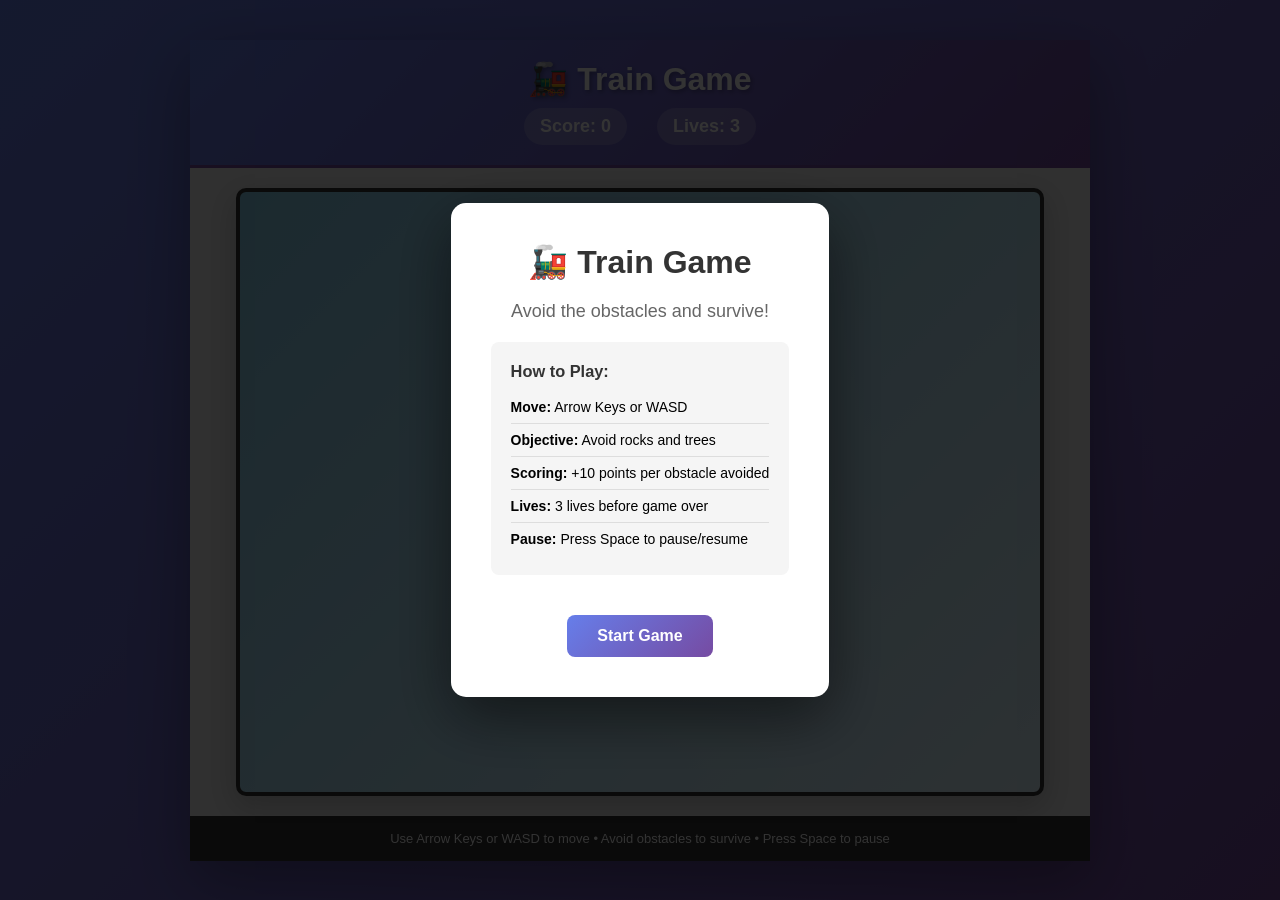
==== game.html @ a67488c0 "Fix train game - implement working canvas-based version - Created game.html with fully functional Ca" ====
<!DOCTYPE html>
<html lang="en">
<head>
    <meta charset="UTF-8">
    <meta name="viewport" content="width=device-width, initial-scale=1.0">
    <title>🚂 Train Game</title>
    <style>
        * {
            margin: 0;
            padding: 0;
            box-sizing: border-box;
        }

        body {
            font-family: Arial, sans-serif;
            display: flex;
            justify-content: center;
            align-items: center;
            min-height: 100vh;
            background: linear-gradient(135deg, #667eea 0%, #764ba2 100%);
            padding: 10px;
        }

        .container {
            background: white;
            border-radius: 15px;
            box-shadow: 0 20px 60px rgba(0, 0, 0, 0.3);
            max-width: 900px;
            width: 100%;
        }

        .header {
            background: linear-gradient(135deg, #667eea 0%, #764ba2 100%);
            color: white;
            padding: 20px;
            text-align: center;
            border-bottom: 3px solid #764ba2;
        }

        .header h1 {
            font-size: 32px;
            margin-bottom: 10px;
            text-shadow: 2px 2px 4px rgba(0, 0, 0, 0.3);
        }

        .stats {
            display: flex;
            justify-content: center;
            gap: 30px;
            font-size: 18px;
            font-weight: bold;
        }

        .stat {
            background: rgba(255, 255, 255, 0.2);
            padding: 8px 16px;
            border-radius: 20px;
        }

        .game-wrapper {
            display: flex;
            justify-content: center;
            align-items: center;
            padding: 20px;
            background: #f0f0f0;
        }

        #gameCanvas {
            border: 4px solid #333;
            background: linear-gradient(135deg, #87ceeb 0%, #e0f6ff 100%);
            display: block;
            cursor: none;
            border-radius: 10px;
            box-shadow: 0 10px 30px rgba(0, 0, 0, 0.2);
        }

        .footer {
            background: #333;
            color: white;
            text-align: center;
            padding: 15px;
            font-size: 13px;
        }

        .overlay {
            position: fixed;
            top: 0;
            left: 0;
            width: 100%;
            height: 100%;
            background: rgba(0, 0, 0, 0.8);
            display: flex;
            justify-content: center;
            align-items: center;
            z-index: 1000;
            font-family: Arial, sans-serif;
        }

        .overlay.hidden {
            display: none;
        }

        .overlay-content {
            background: white;
            padding: 40px;
            border-radius: 15px;
            text-align: center;
            max-width: 500px;
            box-shadow: 0 20px 60px rgba(0, 0, 0, 0.5);
        }

        .overlay-content h2 {
            font-size: 32px;
            margin-bottom: 20px;
            color: #333;
        }

        .instructions {
            text-align: left;
            background: #f5f5f5;
            padding: 20px;
            border-radius: 8px;
            margin: 20px 0;
            font-size: 14px;
        }

        .instructions h3 {
            margin-bottom: 10px;
            color: #333;
        }

        .instructions ul {
            list-style: none;
        }

        .instructions li {
            padding: 8px 0;
            border-bottom: 1px solid #ddd;
        }

        .instructions li:last-child {
            border-bottom: none;
        }

        button {
            background: linear-gradient(135deg, #667eea 0%, #764ba2 100%);
            color: white;
            border: none;
            padding: 12px 30px;
            font-size: 16px;
            font-weight: bold;
            border-radius: 8px;
            cursor: pointer;
            margin-top: 20px;
            transition: transform 0.2s;
        }

        button:hover {
            transform: translateY(-2px);
            box-shadow: 0 10px 20px rgba(102, 126, 234, 0.4);
        }

        button:active {
            transform: translateY(0);
        }

        .stats-display {
            background: #f5f5f5;
            padding: 15px;
            border-radius: 8px;
            margin: 15px 0;
            font-size: 16px;
            color: #333;
        }

        .stats-display p {
            margin: 8px 0;
        }
    </style>
</head>
<body>
    <div class="container">
        <div class="header">
            <h1>🚂 Train Game</h1>
            <div class="stats">
                <span class="stat">Score: <strong id="score">0</strong></span>
                <span class="stat">Lives: <strong id="lives">3</strong></span>
            </div>
        </div>

        <div class="game-wrapper">
            <canvas id="gameCanvas" width="800" height="600"></canvas>
        </div>

        <div class="footer">
            Use Arrow Keys or WASD to move • Avoid obstacles to survive • Press Space to pause
        </div>
    </div>

    <!-- Start Screen -->
    <div id="startScreen" class="overlay">
        <div class="overlay-content">
            <h2>🚂 Train Game</h2>
            <p style="font-size: 18px; color: #666; margin-bottom: 20px;">Avoid the obstacles and survive!</p>
            <div class="instructions">
                <h3>How to Play:</h3>
                <ul>
                    <li><strong>Move:</strong> Arrow Keys or WASD</li>
                    <li><strong>Objective:</strong> Avoid rocks and trees</li>
                    <li><strong>Scoring:</strong> +10 points per obstacle avoided</li>
                    <li><strong>Lives:</strong> 3 lives before game over</li>
                    <li><strong>Pause:</strong> Press Space to pause/resume</li>
                </ul>
            </div>
            <button onclick="startGame()">Start Game</button>
        </div>
    </div>

    <!-- Game Over Screen -->
    <div id="gameOverScreen" class="overlay hidden">
        <div class="overlay-content">
            <h2>Game Over!</h2>
            <p style="font-size: 24px; font-weight: bold; color: #667eea; margin: 15px 0;">
                Final Score: <span id="finalScore">0</span>
            </p>
            <div class="stats-display">
                <p>Obstacles Avoided: <span id="obstaclesAvoided">0</span></p>
                <p>Max Streak: <span id="maxStreak">0</span></p>
            </div>
            <button onclick="startGame()">Play Again</button>
        </div>
    </div>

    <!-- Paused Screen -->
    <div id="pauseScreen" class="overlay hidden">
        <div class="overlay-content">
            <h2>Paused</h2>
            <p style="font-size: 18px; color: #666; margin-top: 20px;">Press Space to Resume</p>
        </div>
    </div>

    <script>
        // Game Canvas and Context
        const canvas = document.getElementById('gameCanvas');
        const ctx = canvas.getContext('2d');

        // Game State
        const gameState = {
            score: 0,
            lives: 3,
            gameRunning: false,
            gamePaused: false,
            obstaclesAvoided: 0,
            maxStreak: 0,
            currentStreak: 0
        };

        // Train Object
        const train = {
            x: 375,
            y: 550,
            width: 50,
            height: 35,
            speed: 6,
            velocityX: 0,
            velocityY: 0,

            update() {
                this.x += this.velocityX;
                this.y += this.velocityY;

                // Boundaries
                if (this.x < 0) this.x = 0;
                if (this.x + this.width > 800) this.x = 800 - this.width;
                if (this.y < 0) this.y = 0;
                if (this.y + this.height > 600) this.y = 600 - this.height;
            },

            draw() {
                // Train body (red)
                ctx.fillStyle = '#ff6b6b';
                ctx.fillRect(this.x, this.y, this.width, this.height);
                ctx.strokeStyle = '#8b0000';
                ctx.lineWidth = 2;
                ctx.strokeRect(this.x, this.y, this.width, this.height);

                // Train window (blue)
                ctx.fillStyle = '#87ceeb';
                ctx.fillRect(this.x + 15, this.y + 8, 20, 15);
                ctx.strokeStyle = '#333';
                ctx.lineWidth = 1;
                ctx.strokeRect(this.x + 15, this.y + 8, 20, 15);

                // Wheels
                ctx.fillStyle = '#333';
                ctx.beginPath();
                ctx.arc(this.x + 10, this.y + this.height, 5, 0, Math.PI * 2);
                ctx.fill();
                ctx.beginPath();
                ctx.arc(this.x + 40, this.y + this.height, 5, 0, Math.PI * 2);
                ctx.fill();
            },

            reset() {
                this.x = 375;
                this.y = 550;
                this.velocityX = 0;
                this.velocityY = 0;
            }
        };

        // Obstacle Class
        class Obstacle {
            constructor(x, y, type = 'rock') {
                this.x = x;
                this.y = y;
                this.width = 40;
                this.height = 40;
                this.speed = 2 + Math.random() * 1.5;
                this.type = type;
            }

            update() {
                this.y += this.speed;
            }

            draw() {
                if (this.type === 'rock') {
                    ctx.fillStyle = '#808080';
                    ctx.strokeStyle = '#404040';
                } else {
                    ctx.fillStyle = '#228b22';
                    ctx.strokeStyle = '#0f4c0f';
                }
                ctx.fillRect(this.x, this.y, this.width, this.height);
                ctx.lineWidth = 2;
                ctx.strokeRect(this.x, this.y, this.width, this.height);

                // Draw emoji
                ctx.font = '24px Arial';
                ctx.textAlign = 'center';
                ctx.textBaseline = 'middle';
                ctx.fillText(this.type === 'rock' ? '🪨' : '🌲', this.x + 20, this.y + 20);
            }

            isOffScreen() {
                return this.y > 600;
            }
        }

        // Obstacles array
        let obstacles = [];
        let spawnTimer = 0;
        const spawnInterval = 800; // milliseconds

        // Input handling
        const keys = {};

        window.addEventListener('keydown', (e) => {
            keys[e.key] = true;
            if (e.key === ' ') {
                e.preventDefault();
                togglePause();
            }
        });

        window.addEventListener('keyup', (e) => {
            keys[e.key] = false;
        });

        function handleInput() {
            train.velocityX = 0;
            train.velocityY = 0;

            if (keys['ArrowLeft'] || keys['a'] || keys['A']) train.velocityX = -train.speed;
            if (keys['ArrowRight'] || keys['d'] || keys['D']) train.velocityX = train.speed;
            if (keys['ArrowUp'] || keys['w'] || keys['W']) train.velocityY = -train.speed;
            if (keys['ArrowDown'] || keys['s'] || keys['S']) train.velocityY = train.speed;
        }

        // Collision detection
        function checkCollision(rect1, rect2) {
            return (
                rect1.x < rect2.x + rect2.width &&
                rect1.x + rect1.width > rect2.x &&
                rect1.y < rect2.y + rect2.height &&
                rect1.y + rect1.height > rect2.y
            );
        }

        // Update HUD
        function updateHUD() {
            document.getElementById('score').textContent = gameState.score;
            document.getElementById('lives').textContent = gameState.lives;
        }

        // Start game
        function startGame() {
            document.getElementById('startScreen').classList.add('hidden');
            document.getElementById('gameOverScreen').classList.add('hidden');
            document.getElementById('pauseScreen').classList.add('hidden');

            gameState.score = 0;
            gameState.lives = 3;
            gameState.gameRunning = true;
            gameState.gamePaused = false;
            gameState.obstaclesAvoided = 0;
            gameState.maxStreak = 0;
            gameState.currentStreak = 0;

            train.reset();
            obstacles = [];
            spawnTimer = 0;

            updateHUD();
            gameLoop();
        }

        // End game
        function endGame() {
            gameState.gameRunning = false;
            document.getElementById('finalScore').textContent = gameState.score;
            document.getElementById('obstaclesAvoided').textContent = gameState.obstaclesAvoided;
            document.getElementById('maxStreak').textContent = gameState.maxStreak;
            document.getElementById('gameOverScreen').classList.remove('hidden');
        }

        // Toggle pause
        function togglePause() {
            if (!gameState.gameRunning) return;

            gameState.gamePaused = !gameState.gamePaused;
            document.getElementById('pauseScreen').classList.toggle('hidden');
        }

        // Game loop
        function gameLoop() {
            if (!gameState.gameRunning) return;
            if (gameState.gamePaused) {
                requestAnimationFrame(gameLoop);
                return;
            }

            // Handle input
            handleInput();
            train.update();

            // Spawn obstacles
            spawnTimer++;
            if (spawnTimer > spawnInterval / 16.67) { // ~60fps
                const randomX = Math.random() * 760;
                const randomType = Math.random() > 0.5 ? 'rock' : 'tree';
                obstacles.push(new Obstacle(randomX, -50, randomType));
                spawnTimer = 0;
            }

            // Update obstacles
            for (let i = obstacles.length - 1; i >= 0; i--) {
                obstacles[i].update();

                if (obstacles[i].isOffScreen()) {
                    obstacles.splice(i, 1);
                    gameState.score += 10;
                    gameState.obstaclesAvoided++;
                    gameState.currentStreak++;
                    if (gameState.currentStreak > gameState.maxStreak) {
                        gameState.maxStreak = gameState.currentStreak;
                    }
                    updateHUD();
                } else {
                    // Check collision
                    if (checkCollision(train, obstacles[i])) {
                        gameState.lives--;
                        gameState.currentStreak = 0;
                        obstacles.splice(i, 1);
                        updateHUD();

                        if (gameState.lives <= 0) {
                            endGame();
                            return;
                        }
                    }
                }
            }

            // Clear canvas
            ctx.fillStyle = 'rgba(135, 206, 235, 0.3)';
            ctx.fillRect(0, 0, 800, 600);

            // Draw grid pattern
            ctx.strokeStyle = '#ddd';
            ctx.lineWidth = 1;
            for (let i = 0; i < 800; i += 80) {
                ctx.beginPath();
                ctx.moveTo(i, 0);
                ctx.lineTo(i, 600);
                ctx.stroke();
            }

            // Draw game elements
            train.draw();
            obstacles.forEach(obs => obs.draw());

            // Continue loop
            requestAnimationFrame(gameLoop);
        }

        // Initialize
        window.addEventListener('load', () => {
            console.log('🚂 Train Game Ready!');
            updateHUD();
        });
    </script>
</body>
</html>
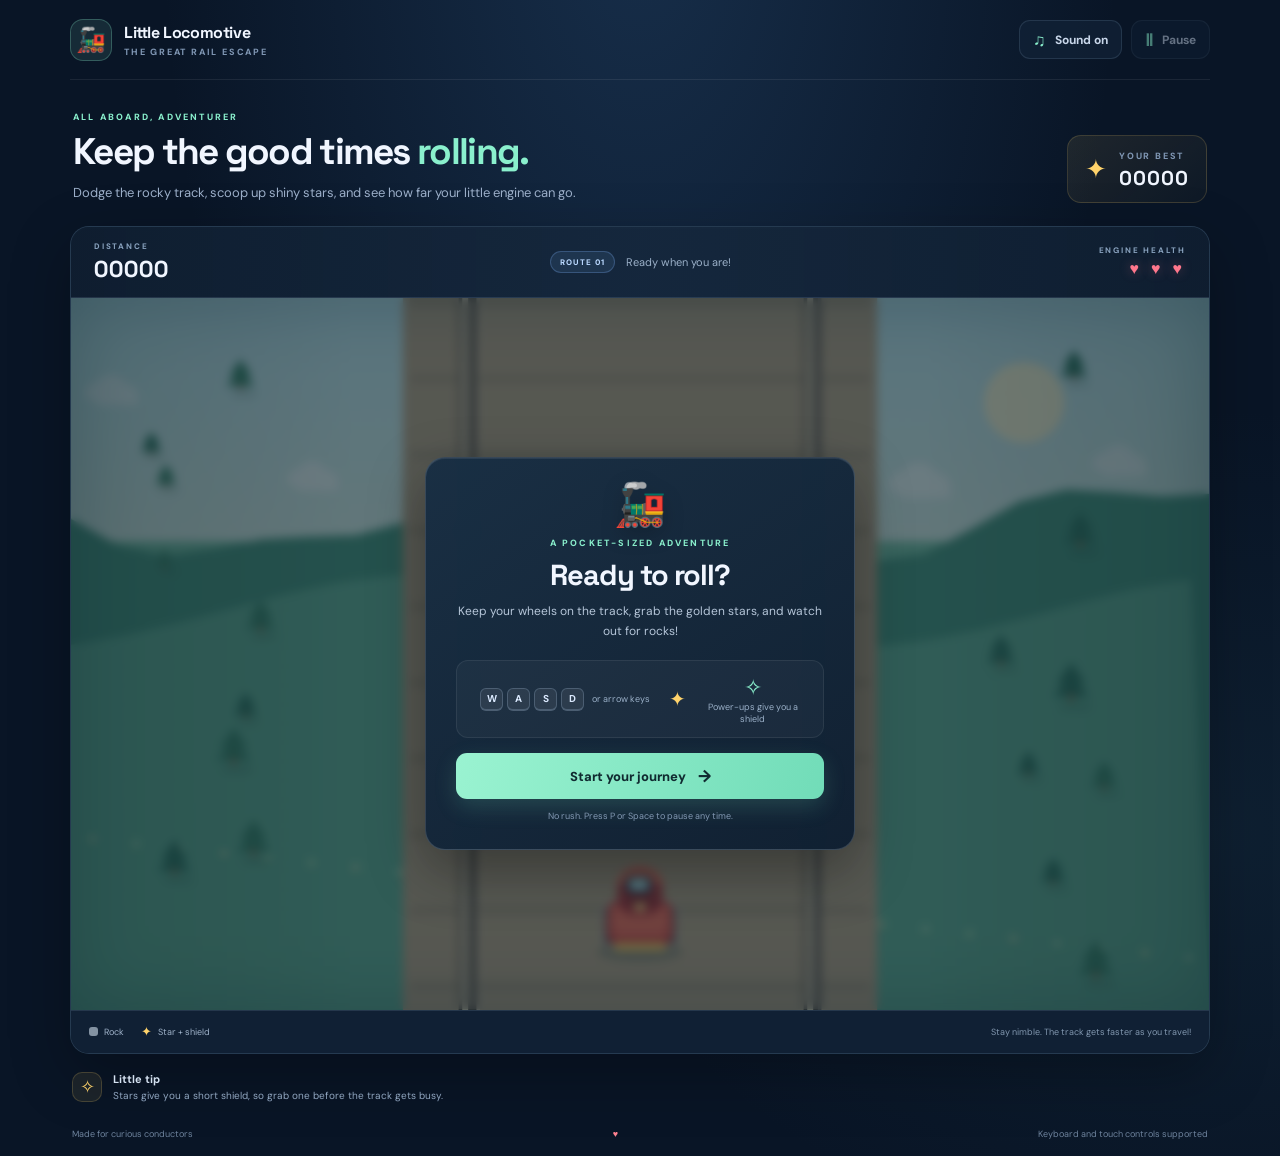
==== commit 28519604: "Polish train game graphics and controls Add responsive canvas scenery, touch steering, stars and shi" ====
--- a/game.html
+++ b/game.html
@@ -1,515 +1,110 @@
-<!DOCTYPE html>
+<!doctype html>
 <html lang="en">
 <head>
-    <meta charset="UTF-8">
-    <meta name="viewport" content="width=device-width, initial-scale=1.0">
-    <title>🚂 Train Game</title>
-    <style>
-        * {
-            margin: 0;
-            padding: 0;
-            box-sizing: border-box;
-        }
-
-        body {
-            font-family: Arial, sans-serif;
-            display: flex;
-            justify-content: center;
-            align-items: center;
-            min-height: 100vh;
-            background: linear-gradient(135deg, #667eea 0%, #764ba2 100%);
-            padding: 10px;
-        }
-
-        .container {
-            background: white;
-            border-radius: 15px;
-            box-shadow: 0 20px 60px rgba(0, 0, 0, 0.3);
-            max-width: 900px;
-            width: 100%;
-        }
-
-        .header {
-            background: linear-gradient(135deg, #667eea 0%, #764ba2 100%);
-            color: white;
-            padding: 20px;
-            text-align: center;
-            border-bottom: 3px solid #764ba2;
-        }
-
-        .header h1 {
-            font-size: 32px;
-            margin-bottom: 10px;
-            text-shadow: 2px 2px 4px rgba(0, 0, 0, 0.3);
-        }
-
-        .stats {
-            display: flex;
-            justify-content: center;
-            gap: 30px;
-            font-size: 18px;
-            font-weight: bold;
-        }
-
-        .stat {
-            background: rgba(255, 255, 255, 0.2);
-            padding: 8px 16px;
-            border-radius: 20px;
-        }
-
-        .game-wrapper {
-            display: flex;
-            justify-content: center;
-            align-items: center;
-            padding: 20px;
-            background: #f0f0f0;
-        }
-
-        #gameCanvas {
-            border: 4px solid #333;
-            background: linear-gradient(135deg, #87ceeb 0%, #e0f6ff 100%);
-            display: block;
-            cursor: none;
-            border-radius: 10px;
-            box-shadow: 0 10px 30px rgba(0, 0, 0, 0.2);
-        }
-
-        .footer {
-            background: #333;
-            color: white;
-            text-align: center;
-            padding: 15px;
-            font-size: 13px;
-        }
-
-        .overlay {
-            position: fixed;
-            top: 0;
-            left: 0;
-            width: 100%;
-            height: 100%;
-            background: rgba(0, 0, 0, 0.8);
-            display: flex;
-            justify-content: center;
-            align-items: center;
-            z-index: 1000;
-            font-family: Arial, sans-serif;
-        }
-
-        .overlay.hidden {
-            display: none;
-        }
-
-        .overlay-content {
-            background: white;
-            padding: 40px;
-            border-radius: 15px;
-            text-align: center;
-            max-width: 500px;
-            box-shadow: 0 20px 60px rgba(0, 0, 0, 0.5);
-        }
-
-        .overlay-content h2 {
-            font-size: 32px;
-            margin-bottom: 20px;
-            color: #333;
-        }
-
-        .instructions {
-            text-align: left;
-            background: #f5f5f5;
-            padding: 20px;
-            border-radius: 8px;
-            margin: 20px 0;
-            font-size: 14px;
-        }
-
-        .instructions h3 {
-            margin-bottom: 10px;
-            color: #333;
-        }
-
-        .instructions ul {
-            list-style: none;
-        }
-
-        .instructions li {
-            padding: 8px 0;
-            border-bottom: 1px solid #ddd;
-        }
-
-        .instructions li:last-child {
-            border-bottom: none;
-        }
-
-        button {
-            background: linear-gradient(135deg, #667eea 0%, #764ba2 100%);
-            color: white;
-            border: none;
-            padding: 12px 30px;
-            font-size: 16px;
-            font-weight: bold;
-            border-radius: 8px;
-            cursor: pointer;
-            margin-top: 20px;
-            transition: transform 0.2s;
-        }
-
-        button:hover {
-            transform: translateY(-2px);
-            box-shadow: 0 10px 20px rgba(102, 126, 234, 0.4);
-        }
-
-        button:active {
-            transform: translateY(0);
-        }
-
-        .stats-display {
-            background: #f5f5f5;
-            padding: 15px;
-            border-radius: 8px;
-            margin: 15px 0;
-            font-size: 16px;
-            color: #333;
-        }
-
-        .stats-display p {
-            margin: 8px 0;
-        }
-    </style>
+    <meta charset="utf-8">
+    <meta name="viewport" content="width=device-width, initial-scale=1">
+    <meta name="theme-color" content="#091526">
+    <meta name="description" content="Drive a cheerful little train, dodge hazards, collect gems, and beat your high score.">
+    <title>Little Locomotive | A tiny train adventure</title>
+    <link rel="stylesheet" href="style.css">
+    <script src="script.js" defer></script>
 </head>
 <body>
-    <div class="container">
-        <div class="header">
-            <h1>🚂 Train Game</h1>
-            <div class="stats">
-                <span class="stat">Score: <strong id="score">0</strong></span>
-                <span class="stat">Lives: <strong id="lives">3</strong></span>
+    <main class="game-shell">
+        <header class="topbar">
+            <a class="brand" href="#" aria-label="Little Locomotive home">
+                <span class="brand-icon" aria-hidden="true">🚂</span>
+                <span><strong>Little Locomotive</strong><small>THE GREAT RAIL ESCAPE</small></span>
+            </a>
+            <div class="top-actions">
+                <button class="icon-button" id="soundButton" type="button" aria-label="Turn sound off" title="Toggle sound">
+                    <span id="soundIcon" aria-hidden="true">♫</span><span class="button-label">Sound on</span>
+                </button>
+                <button class="icon-button" id="pauseButton" type="button" aria-label="Pause game" title="Pause (P or Space)" disabled>
+                    <span id="pauseIcon" aria-hidden="true">Ⅱ</span><span class="button-label">Pause</span>
+                </button>
+            </div>
+        </header>
+
+        <section class="intro">
+            <div>
+                <p class="eyebrow">ALL ABOARD, ADVENTURER</p>
+                <h1>Keep the good times <span>rolling.</span></h1>
+                <p class="intro-copy">Dodge the rocky track, scoop up shiny stars, and see how far your little engine can go.</p>
+            </div>
+            <div class="best-card" aria-label="Personal best">
+                <span class="best-star" aria-hidden="true">✦</span>
+                <span><small>YOUR BEST</small><strong id="bestScore">00000</strong></span>
+            </div>
+        </section>
+
+        <section class="game-card" aria-label="Train game">
+            <div class="game-hud">
+                <div class="hud-block score-block"><span class="hud-label">DISTANCE</span><strong id="score">00000</strong></div>
+                <div class="hud-center"><span class="level-pill" id="level">ROUTE 01</span><span class="hud-message" id="statusMessage">Ready when you are!</span></div>
+                <div class="hud-block lives-block"><span class="hud-label">ENGINE HEALTH</span><span id="lives" class="hearts" aria-label="3 lives">♥ ♥ ♥</span></div>
+            </div>
+            <div class="canvas-wrap">
+                <canvas id="gameCanvas" width="960" height="600" aria-label="Game scene. Steer the train to avoid obstacles and collect stars." role="img">
+                    Your browser does not support the HTML canvas. Use a recent version of Chrome, Firefox, Safari, or Edge.
+                </canvas>
+                <div class="canvas-vignette" aria-hidden="true"></div>
+                <div id="toast" class="toast" role="status" aria-live="polite"></div>
+                <div id="startScreen" class="game-overlay">
+                    <div class="overlay-card start-card">
+                        <span class="hero-train" aria-hidden="true">🚂</span>
+                        <p class="eyebrow">A POCKET-SIZED ADVENTURE</p>
+                        <h2>Ready to roll?</h2>
+                        <p>Keep your wheels on the track, grab the golden stars, and watch out for rocks!</p>
+                        <div class="quick-controls">
+                            <span><kbd>W</kbd><kbd>A</kbd><kbd>S</kbd><kbd>D</kbd><small>or arrow keys</small></span>
+                            <i aria-hidden="true">✦</i>
+                            <span class="quick-shield">✧<small>Power-ups give you a shield</small></span>
+                        </div>
+                        <button class="primary-button" id="startButton" type="button">Start your journey <span aria-hidden="true">→</span></button>
+                        <small class="start-note">No rush. Press P or Space to pause any time.</small>
+                    </div>
+                </div>
+                <div id="pauseScreen" class="game-overlay is-hidden">
+                    <div class="overlay-card compact-card">
+                        <span class="overlay-symbol" aria-hidden="true">Ⅱ</span>
+                        <p class="eyebrow">TAKE YOUR TIME</p>
+                        <h2>Journey paused</h2>
+                        <p>Your train isn't going anywhere.</p>
+                        <button class="primary-button" id="resumeButton" type="button">Back on track <span aria-hidden="true">→</span></button>
+                    </div>
+                </div>
+                <div id="gameOverScreen" class="game-overlay is-hidden">
+                    <div class="overlay-card compact-card">
+                        <span class="overlay-symbol" aria-hidden="true">✦</span>
+                        <p class="eyebrow">WHAT A RIDE</p>
+                        <h2>Journey complete!</h2>
+                        <p class="final-distance">You travelled <strong id="finalScore">0</strong> points</p>
+                        <div class="result-stats">
+                            <span><small>STARS COLLECTED</small><strong id="starsCollected">0</strong></span>
+                            <span><small>BEST STREAK</small><strong id="maxStreak">0</strong></span>
+                        </div>
+                        <button class="primary-button" id="restartButton" type="button">Ride again <span aria-hidden="true">↻</span></button>
+                    </div>
+                </div>
+            </div>
+            <div class="game-bottom">
+                <div class="legend"><span><i class="legend-rock" aria-hidden="true"></i> Rock</span><span><i class="legend-star" aria-hidden="true">✦</i> Star + shield</span></div>
+                <p>Stay nimble. The track gets faster as you travel!</p>
+            </div>
+        </section>
+
+        <div class="below-game">
+            <div class="tip"><span class="tip-icon" aria-hidden="true">✧</span><p><strong>Little tip</strong><br>Stars give you a short shield, so grab one before the track gets busy.</p></div>
+            <div class="touch-controls" aria-label="Touch movement controls">
+                <button type="button" data-direction="up" aria-label="Move up">↑</button>
+                <button type="button" data-direction="left" aria-label="Move left">←</button>
+                <button type="button" data-direction="down" aria-label="Move down">↓</button>
+                <button type="button" data-direction="right" aria-label="Move right">→</button>
+                <span>TOUCH TO STEER</span>
             </div>
         </div>
-
-        <div class="game-wrapper">
-            <canvas id="gameCanvas" width="800" height="600"></canvas>
-        </div>
-
-        <div class="footer">
-            Use Arrow Keys or WASD to move • Avoid obstacles to survive • Press Space to pause
-        </div>
-    </div>
-
-    <!-- Start Screen -->
-    <div id="startScreen" class="overlay">
-        <div class="overlay-content">
-            <h2>🚂 Train Game</h2>
-            <p style="font-size: 18px; color: #666; margin-bottom: 20px;">Avoid the obstacles and survive!</p>
-            <div class="instructions">
-                <h3>How to Play:</h3>
-                <ul>
-                    <li><strong>Move:</strong> Arrow Keys or WASD</li>
-                    <li><strong>Objective:</strong> Avoid rocks and trees</li>
-                    <li><strong>Scoring:</strong> +10 points per obstacle avoided</li>
-                    <li><strong>Lives:</strong> 3 lives before game over</li>
-                    <li><strong>Pause:</strong> Press Space to pause/resume</li>
-                </ul>
-            </div>
-            <button onclick="startGame()">Start Game</button>
-        </div>
-    </div>
-
-    <!-- Game Over Screen -->
-    <div id="gameOverScreen" class="overlay hidden">
-        <div class="overlay-content">
-            <h2>Game Over!</h2>
-            <p style="font-size: 24px; font-weight: bold; color: #667eea; margin: 15px 0;">
-                Final Score: <span id="finalScore">0</span>
-            </p>
-            <div class="stats-display">
-                <p>Obstacles Avoided: <span id="obstaclesAvoided">0</span></p>
-                <p>Max Streak: <span id="maxStreak">0</span></p>
-            </div>
-            <button onclick="startGame()">Play Again</button>
-        </div>
-    </div>
-
-    <!-- Paused Screen -->
-    <div id="pauseScreen" class="overlay hidden">
-        <div class="overlay-content">
-            <h2>Paused</h2>
-            <p style="font-size: 18px; color: #666; margin-top: 20px;">Press Space to Resume</p>
-        </div>
-    </div>
-
-    <script>
-        // Game Canvas and Context
-        const canvas = document.getElementById('gameCanvas');
-        const ctx = canvas.getContext('2d');
-
-        // Game State
-        const gameState = {
-            score: 0,
-            lives: 3,
-            gameRunning: false,
-            gamePaused: false,
-            obstaclesAvoided: 0,
-            maxStreak: 0,
-            currentStreak: 0
-        };
-
-        // Train Object
-        const train = {
-            x: 375,
-            y: 550,
-            width: 50,
-            height: 35,
-            speed: 6,
-            velocityX: 0,
-            velocityY: 0,
-
-            update() {
-                this.x += this.velocityX;
-                this.y += this.velocityY;
-
-                // Boundaries
-                if (this.x < 0) this.x = 0;
-                if (this.x + this.width > 800) this.x = 800 - this.width;
-                if (this.y < 0) this.y = 0;
-                if (this.y + this.height > 600) this.y = 600 - this.height;
-            },
-
-            draw() {
-                // Train body (red)
-                ctx.fillStyle = '#ff6b6b';
-                ctx.fillRect(this.x, this.y, this.width, this.height);
-                ctx.strokeStyle = '#8b0000';
-                ctx.lineWidth = 2;
-                ctx.strokeRect(this.x, this.y, this.width, this.height);
-
-                // Train window (blue)
-                ctx.fillStyle = '#87ceeb';
-                ctx.fillRect(this.x + 15, this.y + 8, 20, 15);
-                ctx.strokeStyle = '#333';
-                ctx.lineWidth = 1;
-                ctx.strokeRect(this.x + 15, this.y + 8, 20, 15);
-
-                // Wheels
-                ctx.fillStyle = '#333';
-                ctx.beginPath();
-                ctx.arc(this.x + 10, this.y + this.height, 5, 0, Math.PI * 2);
-                ctx.fill();
-                ctx.beginPath();
-                ctx.arc(this.x + 40, this.y + this.height, 5, 0, Math.PI * 2);
-                ctx.fill();
-            },
-
-            reset() {
-                this.x = 375;
-                this.y = 550;
-                this.velocityX = 0;
-                this.velocityY = 0;
-            }
-        };
-
-        // Obstacle Class
-        class Obstacle {
-            constructor(x, y, type = 'rock') {
-                this.x = x;
-                this.y = y;
-                this.width = 40;
-                this.height = 40;
-                this.speed = 2 + Math.random() * 1.5;
-                this.type = type;
-            }
-
-            update() {
-                this.y += this.speed;
-            }
-
-            draw() {
-                if (this.type === 'rock') {
-                    ctx.fillStyle = '#808080';
-                    ctx.strokeStyle = '#404040';
-                } else {
-                    ctx.fillStyle = '#228b22';
-                    ctx.strokeStyle = '#0f4c0f';
-                }
-                ctx.fillRect(this.x, this.y, this.width, this.height);
-                ctx.lineWidth = 2;
-                ctx.strokeRect(this.x, this.y, this.width, this.height);
-
-                // Draw emoji
-                ctx.font = '24px Arial';
-                ctx.textAlign = 'center';
-                ctx.textBaseline = 'middle';
-                ctx.fillText(this.type === 'rock' ? '🪨' : '🌲', this.x + 20, this.y + 20);
-            }
-
-            isOffScreen() {
-                return this.y > 600;
-            }
-        }
-
-        // Obstacles array
-        let obstacles = [];
-        let spawnTimer = 0;
-        const spawnInterval = 800; // milliseconds
-
-        // Input handling
-        const keys = {};
-
-        window.addEventListener('keydown', (e) => {
-            keys[e.key] = true;
-            if (e.key === ' ') {
-                e.preventDefault();
-                togglePause();
-            }
-        });
-
-        window.addEventListener('keyup', (e) => {
-            keys[e.key] = false;
-        });
-
-        function handleInput() {
-            train.velocityX = 0;
-            train.velocityY = 0;
-
-            if (keys['ArrowLeft'] || keys['a'] || keys['A']) train.velocityX = -train.speed;
-            if (keys['ArrowRight'] || keys['d'] || keys['D']) train.velocityX = train.speed;
-            if (keys['ArrowUp'] || keys['w'] || keys['W']) train.velocityY = -train.speed;
-            if (keys['ArrowDown'] || keys['s'] || keys['S']) train.velocityY = train.speed;
-        }
-
-        // Collision detection
-        function checkCollision(rect1, rect2) {
-            return (
-                rect1.x < rect2.x + rect2.width &&
-                rect1.x + rect1.width > rect2.x &&
-                rect1.y < rect2.y + rect2.height &&
-                rect1.y + rect1.height > rect2.y
-            );
-        }
-
-        // Update HUD
-        function updateHUD() {
-            document.getElementById('score').textContent = gameState.score;
-            document.getElementById('lives').textContent = gameState.lives;
-        }
-
-        // Start game
-        function startGame() {
-            document.getElementById('startScreen').classList.add('hidden');
-            document.getElementById('gameOverScreen').classList.add('hidden');
-            document.getElementById('pauseScreen').classList.add('hidden');
-
-            gameState.score = 0;
-            gameState.lives = 3;
-            gameState.gameRunning = true;
-            gameState.gamePaused = false;
-            gameState.obstaclesAvoided = 0;
-            gameState.maxStreak = 0;
-            gameState.currentStreak = 0;
-
-            train.reset();
-            obstacles = [];
-            spawnTimer = 0;
-
-            updateHUD();
-            gameLoop();
-        }
-
-        // End game
-        function endGame() {
-            gameState.gameRunning = false;
-            document.getElementById('finalScore').textContent = gameState.score;
-            document.getElementById('obstaclesAvoided').textContent = gameState.obstaclesAvoided;
-            document.getElementById('maxStreak').textContent = gameState.maxStreak;
-            document.getElementById('gameOverScreen').classList.remove('hidden');
-        }
-
-        // Toggle pause
-        function togglePause() {
-            if (!gameState.gameRunning) return;
-
-            gameState.gamePaused = !gameState.gamePaused;
-            document.getElementById('pauseScreen').classList.toggle('hidden');
-        }
-
-        // Game loop
-        function gameLoop() {
-            if (!gameState.gameRunning) return;
-            if (gameState.gamePaused) {
-                requestAnimationFrame(gameLoop);
-                return;
-            }
-
-            // Handle input
-            handleInput();
-            train.update();
-
-            // Spawn obstacles
-            spawnTimer++;
-            if (spawnTimer > spawnInterval / 16.67) { // ~60fps
-                const randomX = Math.random() * 760;
-                const randomType = Math.random() > 0.5 ? 'rock' : 'tree';
-                obstacles.push(new Obstacle(randomX, -50, randomType));
-                spawnTimer = 0;
-            }
-
-            // Update obstacles
-            for (let i = obstacles.length - 1; i >= 0; i--) {
-                obstacles[i].update();
-
-                if (obstacles[i].isOffScreen()) {
-                    obstacles.splice(i, 1);
-                    gameState.score += 10;
-                    gameState.obstaclesAvoided++;
-                    gameState.currentStreak++;
-                    if (gameState.currentStreak > gameState.maxStreak) {
-                        gameState.maxStreak = gameState.currentStreak;
-                    }
-                    updateHUD();
-                } else {
-                    // Check collision
-                    if (checkCollision(train, obstacles[i])) {
-                        gameState.lives--;
-                        gameState.currentStreak = 0;
-                        obstacles.splice(i, 1);
-                        updateHUD();
-
-                        if (gameState.lives <= 0) {
-                            endGame();
-                            return;
-                        }
-                    }
-                }
-            }
-
-            // Clear canvas
-            ctx.fillStyle = 'rgba(135, 206, 235, 0.3)';
-            ctx.fillRect(0, 0, 800, 600);
-
-            // Draw grid pattern
-            ctx.strokeStyle = '#ddd';
-            ctx.lineWidth = 1;
-            for (let i = 0; i < 800; i += 80) {
-                ctx.beginPath();
-                ctx.moveTo(i, 0);
-                ctx.lineTo(i, 600);
-                ctx.stroke();
-            }
-
-            // Draw game elements
-            train.draw();
-            obstacles.forEach(obs => obs.draw());
-
-            // Continue loop
-            requestAnimationFrame(gameLoop);
-        }
-
-        // Initialize
-        window.addEventListener('load', () => {
-            console.log('🚂 Train Game Ready!');
-            updateHUD();
-        });
-    </script>
+        <footer class="page-footer">Made for curious conductors <span aria-hidden="true">♥</span> Keyboard and touch controls supported</footer>
+    </main>
 </body>
 </html>
--- a/style.css
+++ b/style.css
@@ -0,0 +1,190 @@
+@import url('https://fonts.googleapis.com/css2?family=DM+Sans:wght@400;500;600;700;800&family=Space+Grotesk:wght@400;500;600;700&display=swap');
+
+:root {
+    color-scheme: dark;
+    --ink: #f1f6ff;
+    --muted: #9baec8;
+    --panel: #101f33;
+    --panel-light: #172941;
+    --line: rgba(178, 205, 238, .13);
+    --mint: #8af0cd;
+    --gold: #ffd36b;
+    --blue: #81b9ff;
+}
+
+* { box-sizing: border-box; }
+
+body {
+    min-height: 100vh;
+    margin: 0;
+    color: var(--ink);
+    font-family: 'DM Sans', sans-serif;
+    background:
+        radial-gradient(ellipse at 50% -10%, rgba(54, 103, 155, .31), transparent 53%),
+        radial-gradient(ellipse at 95% 72%, rgba(36, 75, 95, .2), transparent 36%),
+        #091526;
+}
+
+button { font: inherit; }
+
+.game-shell { width: min(1140px, calc(100% - 48px)); margin: 0 auto; }
+
+.topbar {
+    height: 80px;
+    display: flex;
+    justify-content: space-between;
+    align-items: center;
+    border-bottom: 1px solid rgba(255,255,255,.075);
+}
+
+.brand { display: flex; align-items: center; gap: 12px; color: var(--ink); text-decoration: none; }
+.brand-icon { width: 42px; height: 42px; display: grid; place-items: center; border: 1px solid rgba(138,240,205,.25); border-radius: 13px; background: rgba(138,240,205,.1); font-size: 24px; }
+.brand strong, .brand small { display: block; }
+.brand strong { font-family: 'Space Grotesk', sans-serif; font-size: 16px; letter-spacing: -.4px; }
+.brand small, .best-card small { margin-top: 3px; color: #7f96b3; font-size: 9px; font-weight: 800; letter-spacing: 1.8px; }
+.top-actions { display: flex; gap: 9px; }
+.icon-button { display: flex; align-items: center; gap: 9px; min-height: 39px; padding: 0 13px; color: #c8d6e9; border: 1px solid var(--line); border-radius: 11px; background: rgba(17,34,54,.78); cursor: pointer; transition: background .2s, border-color .2s, transform .2s; }
+.icon-button:hover:not(:disabled) { background: #1b334e; border-color: rgba(138,240,205,.4); transform: translateY(-1px); }
+.icon-button:disabled { cursor: not-allowed; opacity: .48; }
+.icon-button span:first-child { color: var(--mint); font-size: 17px; font-weight: 800; }
+.button-label { font-size: 12px; font-weight: 700; }
+
+.intro { display: flex; justify-content: space-between; align-items: end; padding: 31px 3px 23px; }
+.eyebrow { margin: 0 0 8px; color: var(--mint); font-size: 9px; font-weight: 800; letter-spacing: 2.2px; }
+.intro h1 { margin: 0; font: 700 clamp(27px, 3.2vw, 37px)/1.15 'Space Grotesk', sans-serif; letter-spacing: -1.7px; }
+.intro h1 span { color: var(--mint); }
+.intro-copy { max-width: 550px; margin: 9px 0 0; color: var(--muted); font-size: 13px; line-height: 1.6; }
+.best-card { display: flex; align-items: center; gap: 12px; padding: 11px 17px; border: 1px solid rgba(255,211,107,.16); border-radius: 14px; background: linear-gradient(140deg, rgba(255,211,107,.09), rgba(255,211,107,.025)); }
+.best-star { color: var(--gold); font-size: 26px; }
+.best-card small, .best-card strong { display: block; }
+.best-card strong { margin-top: 3px; font: 700 20px 'Space Grotesk', sans-serif; letter-spacing: 1px; }
+
+.game-card { overflow: hidden; border: 1px solid rgba(150,190,224,.16); border-radius: 19px; background: #102034; box-shadow: 0 20px 60px rgba(0,0,0,.28), 0 2px 0 rgba(255,255,255,.025) inset; }
+.game-hud { min-height: 71px; display: grid; grid-template-columns: 1fr 1.2fr 1fr; align-items: center; gap: 10px; padding: 10px 23px; border-bottom: 1px solid var(--line); background: linear-gradient(90deg, rgba(14,29,47,.9), rgba(22,41,63,.8), rgba(14,29,47,.9)); }
+.hud-block { display: flex; flex-direction: column; gap: 3px; }
+.hud-label { color: #88a1bd; font-size: 8px; font-weight: 800; letter-spacing: 1.8px; }
+.score-block strong { font: 700 23px 'Space Grotesk', sans-serif; letter-spacing: 1px; font-variant-numeric: tabular-nums; }
+.lives-block { align-items: end; }
+.hearts { color: #ff778c; font-size: 16px; letter-spacing: 4px; text-shadow: 0 0 12px rgba(255,119,140,.38); }
+.heart-lost { color: #455873; text-shadow: none; }
+.hud-center { display: flex; align-items: center; justify-content: center; gap: 11px; }
+.level-pill { padding: 5px 9px; color: #bbd9ff; border: 1px solid rgba(129,185,255,.25); border-radius: 20px; background: rgba(129,185,255,.1); font-size: 8px; font-weight: 800; letter-spacing: 1px; white-space: nowrap; }
+.hud-message { color: #9bb0c8; font-size: 11px; text-align: center; }
+
+.canvas-wrap { position: relative; width: 100%; aspect-ratio: 8 / 5; overflow: hidden; background: #a6d7d5; }
+#gameCanvas { display: block; width: 100%; height: 100%; touch-action: none; }
+.canvas-vignette { position: absolute; inset: 0; pointer-events: none; box-shadow: inset 0 0 70px rgba(13,44,57,.25); }
+.toast { position: absolute; z-index: 2; top: 18%; left: 50%; color: white; opacity: 0; transform: translate(-50%, 10px) scale(.94); font: 700 20px 'Space Grotesk', sans-serif; text-shadow: 0 2px 14px rgba(0,0,0,.4); pointer-events: none; transition: opacity .18s, transform .18s; white-space: nowrap; }
+.toast.show { opacity: 1; transform: translate(-50%, 0) scale(1); }
+
+.game-overlay { position: absolute; z-index: 3; inset: 0; display: grid; place-items: center; padding: 20px; background: rgba(7,22,35,.55); backdrop-filter: blur(5px); }
+.game-overlay.is-hidden { display: none; }
+.overlay-card { width: min(430px, 100%); padding: 27px 30px; border: 1px solid rgba(255,255,255,.15); border-radius: 20px; background: linear-gradient(145deg, rgba(24,47,68,.98), rgba(15,32,50,.98)); box-shadow: 0 20px 55px rgba(0,0,0,.35), 0 1px 0 rgba(255,255,255,.08) inset; text-align: center; }
+.hero-train { display: block; margin: -8px 0 5px; font-size: 42px; filter: drop-shadow(0 7px 10px rgba(0,0,0,.2)); animation: float-train 2.8s ease-in-out infinite; }
+@keyframes float-train { 50% { transform: translateY(-5px) rotate(-2deg); } }
+.overlay-card h2 { margin: 0; font: 700 29px 'Space Grotesk', sans-serif; letter-spacing: -1px; }
+.overlay-card > p:not(.eyebrow) { margin: 9px auto 0; color: #b5c5d8; font-size: 12px; line-height: 1.65; }
+.start-card .eyebrow { margin-bottom: 7px; }
+.quick-controls { display: flex; justify-content: center; align-items: center; gap: 19px; margin: 18px 0 5px; padding: 12px; border: 1px solid rgba(255,255,255,.075); border-radius: 12px; background: rgba(255,255,255,.035); }
+.quick-controls > span:first-child { display: flex; align-items: center; gap: 4px; }
+kbd { width: 23px; height: 23px; display: inline-grid; place-items: center; color: #dceaff; border: 1px solid rgba(176,204,232,.23); border-bottom-width: 2px; border-radius: 6px; background: rgba(255,255,255,.065); font: 700 10px 'DM Sans', sans-serif; }
+.quick-controls small { display: block; color: #9bb0c8; font-size: 9px; }
+.quick-controls > span:first-child small { margin-left: 4px; }
+.quick-controls > i { color: var(--gold); font-size: 20px; font-style: normal; }
+.quick-shield { color: var(--mint); font-size: 22px; }
+.quick-shield small { max-width: 95px; line-height: 1.3; }
+.primary-button { width: 100%; display: flex; justify-content: center; align-items: center; gap: 12px; min-height: 46px; margin-top: 15px; padding: 0 20px; color: #102a30; border: 0; border-radius: 11px; background: linear-gradient(110deg, #9af3d1, #71dcb8); box-shadow: 0 8px 22px rgba(112,220,184,.18); font-size: 13px; font-weight: 800; cursor: pointer; transition: transform .2s, box-shadow .2s, filter .2s; }
+.primary-button:hover { transform: translateY(-2px); box-shadow: 0 12px 26px rgba(112,220,184,.26); filter: brightness(1.04); }
+.primary-button:active { transform: translateY(0); }
+.primary-button span { font-size: 17px; }
+.start-note { display: block; margin-top: 11px; color: #8298b2; font-size: 9px; }
+.compact-card { width: min(360px, 100%); padding: 28px; }
+.overlay-symbol { display: grid; width: 48px; height: 48px; place-items: center; margin: 0 auto 13px; color: var(--mint); border: 1px solid rgba(138,240,205,.22); border-radius: 16px; background: rgba(138,240,205,.09); font-size: 24px; }
+.final-distance strong { color: var(--gold); font: 700 19px 'Space Grotesk', sans-serif; }
+.result-stats { display: grid; grid-template-columns: 1fr 1fr; gap: 9px; margin-top: 17px; }
+.result-stats span { padding: 12px 8px; border: 1px solid rgba(255,255,255,.08); border-radius: 10px; background: rgba(255,255,255,.035); }
+.result-stats small, .result-stats strong { display: block; }
+.result-stats small { color: #91a9c2; font-size: 8px; font-weight: 800; letter-spacing: 1px; }
+.result-stats strong { margin-top: 5px; font: 700 20px 'Space Grotesk', sans-serif; }
+
+.game-bottom { min-height: 43px; display: flex; justify-content: space-between; align-items: center; gap: 10px; padding: 0 18px; border-top: 1px solid var(--line); background: #102034; }
+.legend { display: flex; gap: 17px; color: #9fb2c9; font-size: 9px; }
+.legend span { display: flex; align-items: center; gap: 6px; }
+.legend-rock { width: 9px; height: 9px; display: inline-block; border-radius: 3px; background: #8392a2; }
+.legend-star { color: var(--gold); font-size: 13px; font-style: normal; }
+.game-bottom p { margin: 0; color: #8196ae; font-size: 9px; }
+
+.below-game { display: flex; justify-content: space-between; align-items: center; padding: 17px 2px 0; }
+.tip { display: flex; align-items: center; gap: 11px; }
+.tip-icon { width: 30px; height: 30px; display: grid; place-items: center; color: var(--gold); border: 1px solid rgba(255,211,107,.18); border-radius: 10px; background: rgba(255,211,107,.08); font-size: 18px; }
+.tip p { margin: 0; color: #91a6c0; font-size: 10px; line-height: 1.55; }
+.tip strong { color: #d5e2f1; font-size: 11px; }
+.touch-controls { display: none; grid-template-columns: repeat(3, 39px); grid-template-rows: repeat(2, 36px); gap: 4px; justify-items: center; }
+.touch-controls button { width: 38px; height: 35px; padding: 0; color: #dceaff; border: 1px solid rgba(176,204,232,.2); border-radius: 9px; background: #172a40; font-size: 16px; touch-action: none; }
+.touch-controls button:active, .touch-controls button.pressed { color: #09221e; background: var(--mint); }
+.touch-controls button:nth-child(1) { grid-column: 2; }
+.touch-controls button:nth-child(2) { grid-column: 1; grid-row: 2; }
+.touch-controls button:nth-child(3) { grid-column: 2; grid-row: 2; }
+.touch-controls button:nth-child(4) { grid-column: 3; grid-row: 2; }
+.touch-controls > span { grid-column: 1 / 4; color: #7890aa; font-size: 7px; font-weight: 800; letter-spacing: 1.2px; }
+.page-footer { display: flex; justify-content: space-between; padding: 25px 2px 16px; color: #6e839d; font-size: 9px; }
+.page-footer span { color: #ff8290; }
+
+@media (pointer: coarse), (max-width: 700px) { .touch-controls { display: grid; } }
+@media (max-width: 700px) {
+    .game-shell { width: min(100% - 24px, 600px); }
+    .topbar { height: 66px; }
+    .brand-icon { width: 37px; height: 37px; }
+    .brand strong { font-size: 14px; }
+    .brand small { font-size: 7px; }
+    .icon-button { min-height: 36px; padding: 0 10px; }
+    .button-label { display: none; }
+    .intro { align-items: center; padding: 24px 2px 17px; }
+    .intro h1 { font-size: clamp(23px, 5.5vw, 32px); }
+    .intro-copy { max-width: 390px; font-size: 11px; }
+    .best-card { gap: 7px; padding: 8px 10px; }
+    .best-star { font-size: 20px; }
+    .best-card small { font-size: 7px; letter-spacing: 1px; }
+    .best-card strong { font-size: 15px; }
+    .game-card { border-radius: 14px; }
+    .game-hud { min-height: 61px; grid-template-columns: .8fr 1.3fr .8fr; padding: 8px 12px; }
+    .hud-label { font-size: 7px; letter-spacing: 1px; }
+    .score-block strong { font-size: 18px; }
+    .hearts { font-size: 13px; letter-spacing: 2px; }
+    .hud-center { flex-direction: column; gap: 3px; }
+    .level-pill { padding: 3px 7px; font-size: 7px; }
+    .hud-message { font-size: 8px; }
+    .canvas-wrap { aspect-ratio: 3 / 2; }
+    .game-bottom { min-height: 37px; padding: 0 11px; }
+    .legend { gap: 10px; font-size: 8px; }
+    .game-bottom p { font-size: 8px; }
+    .overlay-card { padding: 21px; }
+    .hero-train { font-size: 34px; }
+    .overlay-card h2 { font-size: 25px; }
+    .overlay-card > p:not(.eyebrow) { font-size: 11px; }
+    .quick-controls { gap: 9px; margin: 13px 0 4px; padding: 9px 6px; }
+    .quick-controls small { font-size: 8px; }
+    .below-game { align-items: start; }
+    .tip { padding-top: 4px; }
+    .tip p { max-width: 205px; font-size: 9px; }
+    .touch-controls { grid-template-columns: repeat(3, 34px); grid-template-rows: repeat(2, 31px); }
+    .touch-controls button { width: 33px; height: 30px; }
+    .page-footer { padding-top: 18px; }
+}
+
+@media (max-width: 420px) {
+    .game-shell { width: calc(100% - 18px); }
+    .intro-copy { max-width: 250px; }
+    .best-card { padding: 7px 8px; }
+    .best-star { display: none; }
+    .game-hud { grid-template-columns: 1fr 1.05fr 1fr; padding: 7px 9px; }
+    .hud-message { max-width: 110px; line-height: 1.2; }
+    .canvas-wrap { aspect-ratio: 1.25 / 1; }
+    .game-bottom p { max-width: 124px; text-align: right; line-height: 1.3; }
+    .tip p { max-width: 165px; }
+    .page-footer { gap: 8px; font-size: 8px; }
+}
+
+@media (prefers-reduced-motion: reduce) {
+    *, *::before, *::after { scroll-behavior: auto !important; animation-duration: .01ms !important; animation-iteration-count: 1 !important; transition-duration: .01ms !important; }
+}
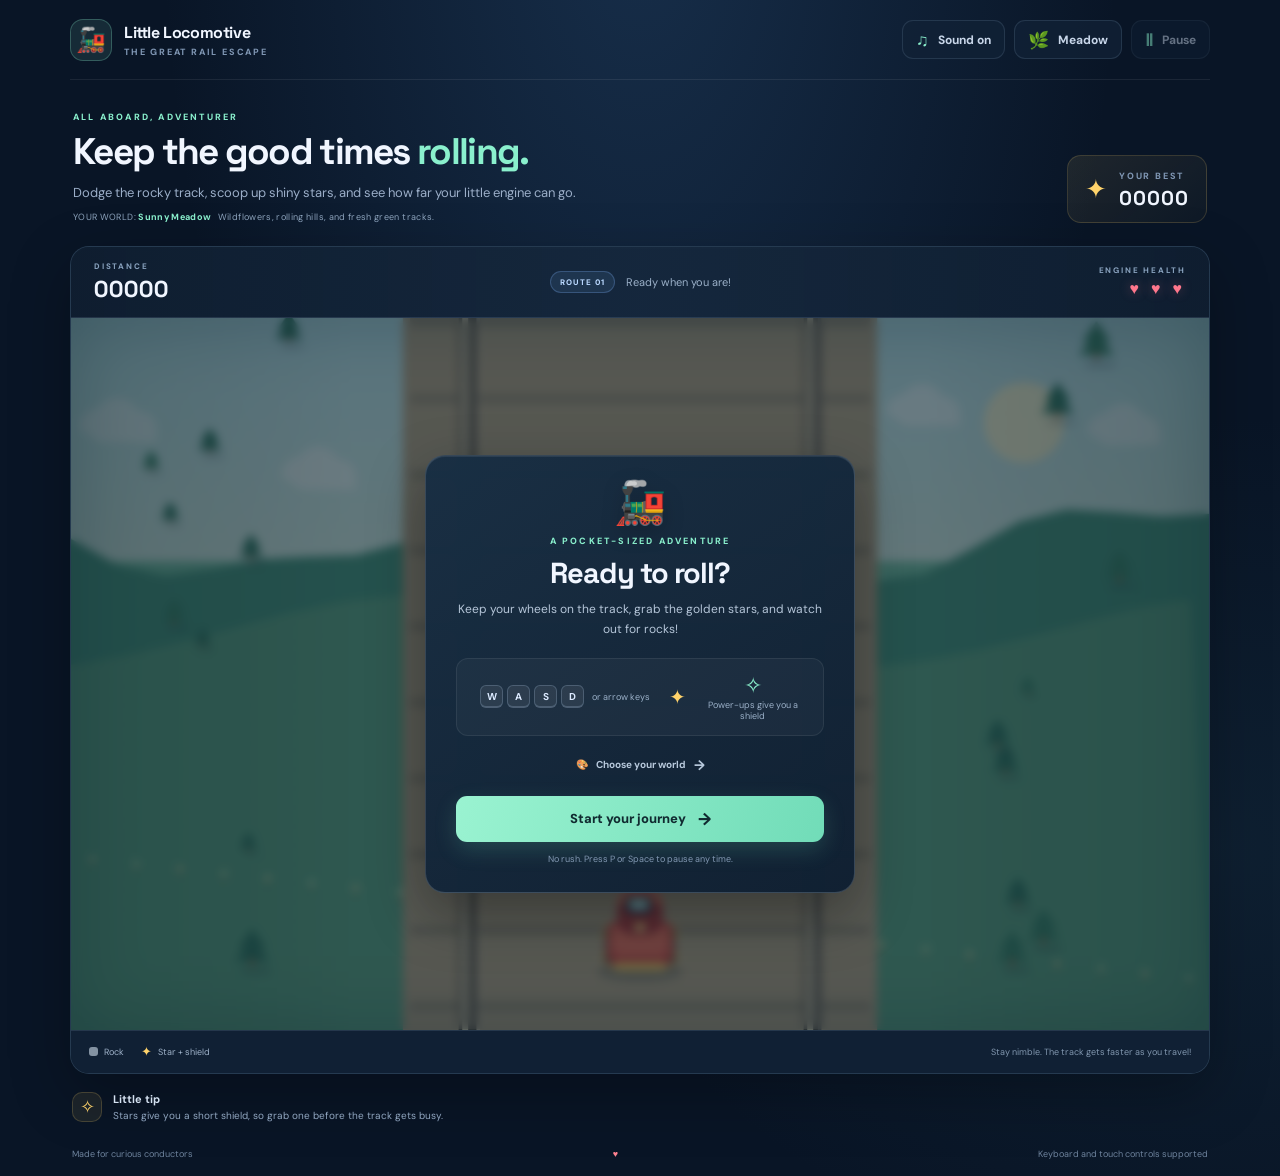
==== commit bf39b314: "Add selectable train game themes Let players pick from Sunny Meadow, Frosty Peaks, Golden Sunset, an" ====
--- a/game.html
+++ b/game.html
@@ -20,6 +20,9 @@
                 <button class="icon-button" id="soundButton" type="button" aria-label="Turn sound off" title="Toggle sound">
                     <span id="soundIcon" aria-hidden="true">♫</span><span class="button-label">Sound on</span>
                 </button>
+                <button class="icon-button theme-button" id="themeButton" type="button" aria-haspopup="dialog" aria-controls="themeScreen" title="Choose a game theme">
+                    <span id="themeIcon" aria-hidden="true">🌿</span><span class="button-label" id="themeButtonLabel">Meadow</span>
+                </button>
                 <button class="icon-button" id="pauseButton" type="button" aria-label="Pause game" title="Pause (P or Space)" disabled>
                     <span id="pauseIcon" aria-hidden="true">Ⅱ</span><span class="button-label">Pause</span>
                 </button>
@@ -31,6 +34,7 @@
                 <p class="eyebrow">ALL ABOARD, ADVENTURER</p>
                 <h1>Keep the good times <span>rolling.</span></h1>
                 <p class="intro-copy">Dodge the rocky track, scoop up shiny stars, and see how far your little engine can go.</p>
+                <p class="theme-selection-label">YOUR WORLD: <strong id="selectedThemeName">Sunny Meadow</strong> <span id="selectedThemeDescription">Wildflowers, rolling hills, and fresh green tracks.</span></p>
             </div>
             <div class="best-card" aria-label="Personal best">
                 <span class="best-star" aria-hidden="true">✦</span>
@@ -61,6 +65,7 @@
                             <i aria-hidden="true">✦</i>
                             <span class="quick-shield">✧<small>Power-ups give you a shield</small></span>
                         </div>
+                        <button class="choose-theme-link" id="chooseThemeButton" type="button"><span aria-hidden="true">🎨</span> Choose your world <span aria-hidden="true">→</span></button>
                         <button class="primary-button" id="startButton" type="button">Start your journey <span aria-hidden="true">→</span></button>
                         <small class="start-note">No rush. Press P or Space to pause any time.</small>
                     </div>
@@ -106,5 +111,32 @@
         </div>
         <footer class="page-footer">Made for curious conductors <span aria-hidden="true">♥</span> Keyboard and touch controls supported</footer>
     </main>
+    <div id="themeScreen" class="theme-screen is-hidden">
+        <section class="theme-dialog" role="dialog" aria-modal="true" aria-labelledby="themeHeading">
+            <button class="theme-close" id="closeThemeButton" type="button" aria-label="Close theme picker">×</button>
+            <p class="eyebrow">MAKE THIS RIDE YOURS</p>
+            <h2 id="themeHeading">Choose your world</h2>
+            <p class="theme-intro">Pick a favorite. The train, track, and scenery all change with it.</p>
+            <div class="theme-options" role="group" aria-label="Game themes">
+                <button class="theme-option" type="button" data-theme-choice="meadow" aria-pressed="true">
+                    <span class="theme-art meadow-art" aria-hidden="true"><i>☀</i><b></b><em></em></span>
+                    <span class="theme-option-name">Sunny Meadow</span><span class="theme-option-copy">Wildflower country</span>
+                </button>
+                <button class="theme-option" type="button" data-theme-choice="winter" aria-pressed="false">
+                    <span class="theme-art winter-art" aria-hidden="true"><i>❄</i><b></b><em></em></span>
+                    <span class="theme-option-name">Frosty Peaks</span><span class="theme-option-copy">A snowy mountain run</span>
+                </button>
+                <button class="theme-option" type="button" data-theme-choice="sunset" aria-pressed="false">
+                    <span class="theme-art sunset-art" aria-hidden="true"><i>☼</i><b></b><em></em></span>
+                    <span class="theme-option-name">Golden Sunset</span><span class="theme-option-copy">Warm desert skies</span>
+                </button>
+                <button class="theme-option" type="button" data-theme-choice="neon" aria-pressed="false">
+                    <span class="theme-art neon-art" aria-hidden="true"><i>✦</i><b></b><em></em></span>
+                    <span class="theme-option-name">Neon Night</span><span class="theme-option-copy">Electric after-dark rails</span>
+                </button>
+            </div>
+            <p class="theme-saved-note"><span aria-hidden="true">✓</span> Your choice is saved for next time</p>
+        </section>
+    </div>
 </body>
 </html>
--- a/style.css
+++ b/style.css
@@ -10,6 +10,30 @@
     --mint: #8af0cd;
     --gold: #ffd36b;
     --blue: #81b9ff;
+    --page-glow: rgba(54, 103, 155, .31);
+    --rail-accent: #8af0cd;
+    --theme-gold: #ffd36b;
+}
+
+:root[data-theme="winter"] {
+    --mint: #a9e8ff;
+    --page-glow: rgba(101, 160, 222, .34);
+    --rail-accent: #a9e8ff;
+    --theme-gold: #e8f5ff;
+}
+
+:root[data-theme="sunset"] {
+    --mint: #ffd09a;
+    --page-glow: rgba(202, 112, 76, .31);
+    --rail-accent: #ffd09a;
+    --theme-gold: #ffcf70;
+}
+
+:root[data-theme="neon"] {
+    --mint: #8cf9ff;
+    --page-glow: rgba(126, 72, 205, .34);
+    --rail-accent: #8cf9ff;
+    --theme-gold: #ff88db;
 }
 
 * { box-sizing: border-box; }
@@ -20,7 +44,7 @@
     color: var(--ink);
     font-family: 'DM Sans', sans-serif;
     background:
-        radial-gradient(ellipse at 50% -10%, rgba(54, 103, 155, .31), transparent 53%),
+        radial-gradient(ellipse at 50% -10%, var(--page-glow), transparent 53%),
         radial-gradient(ellipse at 95% 72%, rgba(36, 75, 95, .2), transparent 36%),
         #091526;
 }
@@ -54,6 +78,9 @@
 .intro h1 { margin: 0; font: 700 clamp(27px, 3.2vw, 37px)/1.15 'Space Grotesk', sans-serif; letter-spacing: -1.7px; }
 .intro h1 span { color: var(--mint); }
 .intro-copy { max-width: 550px; margin: 9px 0 0; color: var(--muted); font-size: 13px; line-height: 1.6; }
+.theme-selection-label { margin: 8px 0 0; color: #8ca2bb; font-size: 9px; letter-spacing: .35px; }
+.theme-selection-label strong { color: var(--mint); }
+.theme-selection-label span { margin-left: 4px; }
 .best-card { display: flex; align-items: center; gap: 12px; padding: 11px 17px; border: 1px solid rgba(255,211,107,.16); border-radius: 14px; background: linear-gradient(140deg, rgba(255,211,107,.09), rgba(255,211,107,.025)); }
 .best-star { color: var(--gold); font-size: 26px; }
 .best-card small, .best-card strong { display: block; }
@@ -98,6 +125,9 @@
 .primary-button:active { transform: translateY(0); }
 .primary-button span { font-size: 17px; }
 .start-note { display: block; margin-top: 11px; color: #8298b2; font-size: 9px; }
+.choose-theme-link { display: flex; justify-content: center; align-items: center; gap: 8px; width: 100%; margin-top: 13px; padding: 7px; color: #b8c9dc; border: 0; background: transparent; font-size: 10px; font-weight: 700; cursor: pointer; }
+.choose-theme-link:hover { color: var(--mint); }
+.choose-theme-link span:last-child { font-size: 14px; }
 .compact-card { width: min(360px, 100%); padding: 28px; }
 .overlay-symbol { display: grid; width: 48px; height: 48px; place-items: center; margin: 0 auto 13px; color: var(--mint); border: 1px solid rgba(138,240,205,.22); border-radius: 16px; background: rgba(138,240,205,.09); font-size: 24px; }
 .final-distance strong { color: var(--gold); font: 700 19px 'Space Grotesk', sans-serif; }
@@ -130,6 +160,41 @@
 .page-footer { display: flex; justify-content: space-between; padding: 25px 2px 16px; color: #6e839d; font-size: 9px; }
 .page-footer span { color: #ff8290; }
 
+.theme-screen { position: fixed; z-index: 10; inset: 0; display: grid; place-items: center; overflow-y: auto; padding: 20px; background: rgba(3,11,21,.76); backdrop-filter: blur(9px); }
+.theme-screen.is-hidden { display: none; }
+.theme-dialog { position: relative; width: min(700px, 100%); padding: 31px; border: 1px solid rgba(175,204,231,.2); border-radius: 21px; background: linear-gradient(145deg, #172b42, #0d1c2e); box-shadow: 0 25px 80px rgba(0,0,0,.48); }
+.theme-dialog h2 { margin: 0; font: 700 28px 'Space Grotesk', sans-serif; letter-spacing: -.8px; }
+.theme-intro { margin: 8px 0 19px; color: #a5b8ce; font-size: 12px; line-height: 1.6; }
+.theme-close { position: absolute; top: 13px; right: 14px; width: 34px; height: 34px; color: #b9c9dc; border: 1px solid rgba(255,255,255,.1); border-radius: 10px; background: rgba(255,255,255,.04); font-size: 22px; cursor: pointer; }
+.theme-close:hover { color: white; background: rgba(255,255,255,.1); }
+.theme-options { display: grid; grid-template-columns: repeat(4, minmax(0, 1fr)); gap: 11px; }
+.theme-option { min-width: 0; padding: 8px 8px 11px; overflow: hidden; color: #d9e6f5; border: 1px solid rgba(174,202,230,.14); border-radius: 13px; background: rgba(255,255,255,.035); text-align: left; cursor: pointer; transition: border-color .18s, background .18s, transform .18s; }
+.theme-option:hover { transform: translateY(-2px); border-color: rgba(255,255,255,.3); }
+.theme-option[aria-pressed="true"] { border-color: var(--mint); background: color-mix(in srgb, var(--mint) 10%, transparent); box-shadow: 0 0 0 1px color-mix(in srgb, var(--mint) 38%, transparent); }
+.theme-art { position: relative; display: block; height: 76px; margin-bottom: 9px; overflow: hidden; border-radius: 8px; }
+.theme-art i { position: absolute; top: 8px; right: 12px; z-index: 1; color: #fff0ae; font-size: 18px; font-style: normal; }
+.theme-art b { position: absolute; right: -12px; bottom: 10px; left: -12px; height: 35px; border-radius: 50% 45% 0 0; background: #5b9b7b; transform: rotate(-3deg); }
+.theme-art em { position: absolute; right: -5px; bottom: -3px; left: -5px; height: 23px; border-top: 3px solid rgba(255,255,255,.72); background: repeating-linear-gradient(90deg, transparent 0 18px, rgba(71,54,44,.75) 19px 23px), #947d65; transform: rotate(-2deg); }
+.meadow-art { background: linear-gradient(#85cbd8 0%, #e3e8bf 67%); }
+.meadow-art b { background: #659b69; }
+.winter-art { background: linear-gradient(#8cb8dc, #e2eff5 70%); }
+.winter-art b { background: #f3f7f5; }
+.winter-art em { border-top-color: #d6f4ff; background-color: #748c9f; }
+.winter-art i { color: white; }
+.sunset-art { background: linear-gradient(#f1a26e, #f8d38e 72%); }
+.sunset-art b { background: #b87455; }
+.sunset-art em { background-color: #705546; border-top-color: #ffe1a0; }
+.sunset-art i { color: #ffe3a1; }
+.neon-art { background: linear-gradient(#28234d, #754a89 72%); }
+.neon-art b { background: #453368; }
+.neon-art em { background-color: #292a45; border-top-color: #8cf9ff; box-shadow: 0 -2px 12px rgba(140,249,255,.55); }
+.neon-art i { color: #ff88db; }
+.theme-option-name, .theme-option-copy { display: block; overflow: hidden; text-overflow: ellipsis; white-space: nowrap; }
+.theme-option-name { font-size: 10px; font-weight: 800; }
+.theme-option-copy { margin-top: 4px; color: #91a7c0; font-size: 8px; }
+.theme-saved-note { margin: 15px 0 0; color: #97aec5; font-size: 9px; text-align: center; }
+.theme-saved-note span { margin-right: 5px; color: var(--mint); }
+
 @media (pointer: coarse), (max-width: 700px) { .touch-controls { display: grid; } }
 @media (max-width: 700px) {
     .game-shell { width: min(100% - 24px, 600px); }
@@ -142,6 +207,7 @@
     .intro { align-items: center; padding: 24px 2px 17px; }
     .intro h1 { font-size: clamp(23px, 5.5vw, 32px); }
     .intro-copy { max-width: 390px; font-size: 11px; }
+    .theme-selection-label { max-width: 350px; font-size: 8px; line-height: 1.5; }
     .best-card { gap: 7px; padding: 8px 10px; }
     .best-star { font-size: 20px; }
     .best-card small { font-size: 7px; letter-spacing: 1px; }
@@ -162,6 +228,10 @@
     .hero-train { font-size: 34px; }
     .overlay-card h2 { font-size: 25px; }
     .overlay-card > p:not(.eyebrow) { font-size: 11px; }
+    .theme-dialog { padding: 25px 17px 20px; }
+    .theme-dialog h2 { font-size: 24px; }
+    .theme-options { grid-template-columns: repeat(2, minmax(0, 1fr)); }
+    .theme-art { height: 67px; }
     .quick-controls { gap: 9px; margin: 13px 0 4px; padding: 9px 6px; }
     .quick-controls small { font-size: 8px; }
     .below-game { align-items: start; }
@@ -175,6 +245,7 @@
 @media (max-width: 420px) {
     .game-shell { width: calc(100% - 18px); }
     .intro-copy { max-width: 250px; }
+    .theme-selection-label { max-width: 245px; }
     .best-card { padding: 7px 8px; }
     .best-star { display: none; }
     .game-hud { grid-template-columns: 1fr 1.05fr 1fr; padding: 7px 9px; }
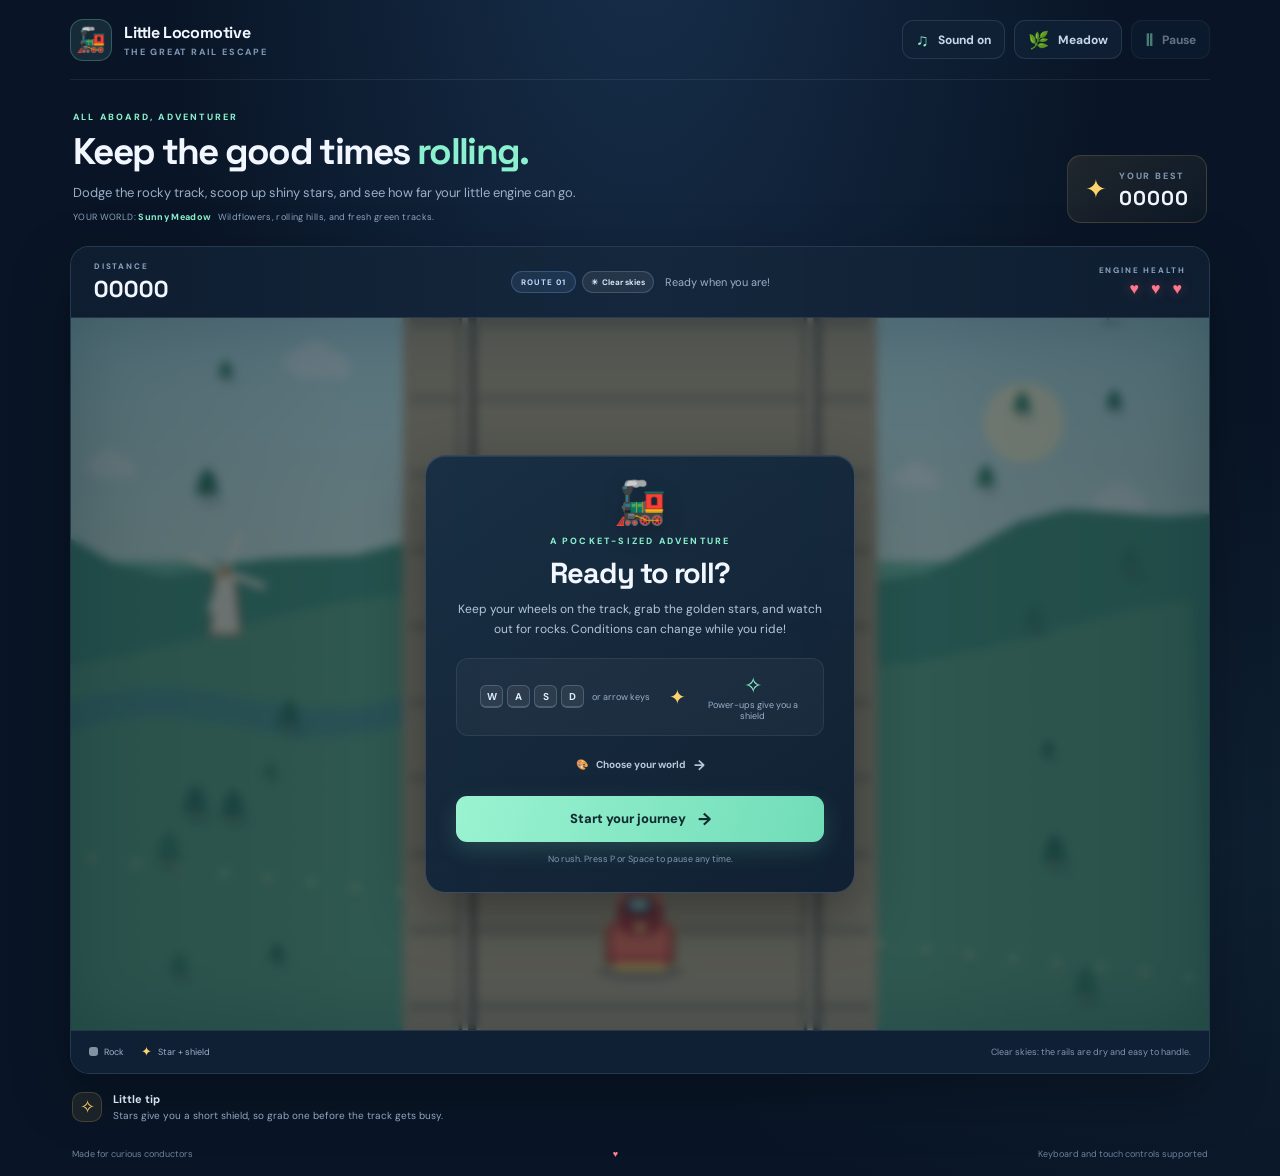
==== commit 9f5da4b0: "Add dynamic weather and driving conditions Cycle journeys through rain, snow, fog, and thunderstorms" ====
--- a/game.html
+++ b/game.html
@@ -45,7 +45,7 @@
         <section class="game-card" aria-label="Train game">
             <div class="game-hud">
                 <div class="hud-block score-block"><span class="hud-label">DISTANCE</span><strong id="score">00000</strong></div>
-                <div class="hud-center"><span class="level-pill" id="level">ROUTE 01</span><span class="hud-message" id="statusMessage">Ready when you are!</span></div>
+                <div class="hud-center"><div class="hud-pills"><span class="level-pill" id="level">ROUTE 01</span><span class="weather-pill" id="weatherBadge" aria-live="polite"><span id="weatherIcon" aria-hidden="true">☀</span><span id="weatherName">Clear skies</span></span></div><span class="hud-message" id="statusMessage">Ready when you are!</span></div>
                 <div class="hud-block lives-block"><span class="hud-label">ENGINE HEALTH</span><span id="lives" class="hearts" aria-label="3 lives">♥ ♥ ♥</span></div>
             </div>
             <div class="canvas-wrap">
@@ -59,7 +59,7 @@
                         <span class="hero-train" aria-hidden="true">🚂</span>
                         <p class="eyebrow">A POCKET-SIZED ADVENTURE</p>
                         <h2>Ready to roll?</h2>
-                        <p>Keep your wheels on the track, grab the golden stars, and watch out for rocks!</p>
+                        <p>Keep your wheels on the track, grab the golden stars, and watch out for rocks. Conditions can change while you ride!</p>
                         <div class="quick-controls">
                             <span><kbd>W</kbd><kbd>A</kbd><kbd>S</kbd><kbd>D</kbd><small>or arrow keys</small></span>
                             <i aria-hidden="true">✦</i>
@@ -95,7 +95,7 @@
             </div>
             <div class="game-bottom">
                 <div class="legend"><span><i class="legend-rock" aria-hidden="true"></i> Rock</span><span><i class="legend-star" aria-hidden="true">✦</i> Star + shield</span></div>
-                <p>Stay nimble. The track gets faster as you travel!</p>
+                <p id="weatherEffect">Clear skies: the rails are dry and easy to handle.</p>
             </div>
         </section>
 
--- a/style.css
+++ b/style.css
@@ -96,6 +96,11 @@
 .heart-lost { color: #455873; text-shadow: none; }
 .hud-center { display: flex; align-items: center; justify-content: center; gap: 11px; }
 .level-pill { padding: 5px 9px; color: #bbd9ff; border: 1px solid rgba(129,185,255,.25); border-radius: 20px; background: rgba(129,185,255,.1); font-size: 8px; font-weight: 800; letter-spacing: 1px; white-space: nowrap; }
+.hud-pills { display: flex; align-items: center; justify-content: center; gap: 6px; }
+.weather-pill { display: inline-flex; align-items: center; gap: 4px; padding: 5px 8px; color: #d6e6f5; border: 1px solid rgba(183,211,238,.2); border-radius: 20px; background: rgba(255,255,255,.07); font-size: 8px; font-weight: 700; white-space: nowrap; }
+.weather-pill[data-weather="rain"], .weather-pill[data-weather="storm"] { border-color: rgba(129,185,255,.4); background: rgba(91,155,219,.17); }
+.weather-pill[data-weather="snow"] { border-color: rgba(206,239,255,.42); background: rgba(197,233,255,.14); }
+.weather-pill[data-weather="fog"] { border-color: rgba(197,210,219,.38); background: rgba(197,210,219,.12); }
 .hud-message { color: #9bb0c8; font-size: 11px; text-align: center; }
 
 .canvas-wrap { position: relative; width: 100%; aspect-ratio: 8 / 5; overflow: hidden; background: #a6d7d5; }
@@ -172,6 +177,7 @@
 .theme-option:hover { transform: translateY(-2px); border-color: rgba(255,255,255,.3); }
 .theme-option[aria-pressed="true"] { border-color: var(--mint); background: color-mix(in srgb, var(--mint) 10%, transparent); box-shadow: 0 0 0 1px color-mix(in srgb, var(--mint) 38%, transparent); }
 .theme-art { position: relative; display: block; height: 76px; margin-bottom: 9px; overflow: hidden; border-radius: 8px; }
+.theme-art::before { position: absolute; z-index: 1; right: 0; bottom: 24px; left: 0; height: 48px; content: ''; pointer-events: none; }
 .theme-art i { position: absolute; top: 8px; right: 12px; z-index: 1; color: #fff0ae; font-size: 18px; font-style: normal; }
 .theme-art b { position: absolute; right: -12px; bottom: 10px; left: -12px; height: 35px; border-radius: 50% 45% 0 0; background: #5b9b7b; transform: rotate(-3deg); }
 .theme-art em { position: absolute; right: -5px; bottom: -3px; left: -5px; height: 23px; border-top: 3px solid rgba(255,255,255,.72); background: repeating-linear-gradient(90deg, transparent 0 18px, rgba(71,54,44,.75) 19px 23px), #947d65; transform: rotate(-2deg); }
@@ -179,14 +185,17 @@
 .meadow-art b { background: #659b69; }
 .winter-art { background: linear-gradient(#8cb8dc, #e2eff5 70%); }
 .winter-art b { background: #f3f7f5; }
+.winter-art::before { background: #779db8; clip-path: polygon(0 100%, 12% 40%, 26% 75%, 45% 0, 63% 68%, 79% 24%, 100% 100%); }
 .winter-art em { border-top-color: #d6f4ff; background-color: #748c9f; }
 .winter-art i { color: white; }
 .sunset-art { background: linear-gradient(#f1a26e, #f8d38e 72%); }
 .sunset-art b { background: #b87455; }
+.sunset-art::before { bottom: 22px; height: 42px; background: #ae6655; clip-path: polygon(0 100%, 8% 100%, 17% 42%, 24% 42%, 31% 0, 70% 0, 77% 64%, 93% 64%, 100% 100%); }
 .sunset-art em { background-color: #705546; border-top-color: #ffe1a0; }
 .sunset-art i { color: #ffe3a1; }
-.neon-art { background: linear-gradient(#28234d, #754a89 72%); }
+.neon-art { background: linear-gradient(#28234d, #5f4789 72%); }
 .neon-art b { background: #453368; }
+.neon-art::before { bottom: 21px; height: 43px; background: repeating-linear-gradient(90deg, #302b59 0 13px, #514078 13px 17px, #302b59 17px 24px); clip-path: polygon(0 34%, 18% 34%, 18% 4%, 37% 4%, 37% 44%, 55% 44%, 55% 0, 73% 0, 73% 28%, 88% 28%, 88% 15%, 100% 15%, 100% 100%, 0 100%); }
 .neon-art em { background-color: #292a45; border-top-color: #8cf9ff; box-shadow: 0 -2px 12px rgba(140,249,255,.55); }
 .neon-art i { color: #ff88db; }
 .theme-option-name, .theme-option-copy { display: block; overflow: hidden; text-overflow: ellipsis; white-space: nowrap; }
@@ -218,12 +227,13 @@
     .score-block strong { font-size: 18px; }
     .hearts { font-size: 13px; letter-spacing: 2px; }
     .hud-center { flex-direction: column; gap: 3px; }
-    .level-pill { padding: 3px 7px; font-size: 7px; }
+    .hud-pills { gap: 3px; }
+    .level-pill, .weather-pill { padding: 3px 5px; font-size: 7px; letter-spacing: .3px; }
     .hud-message { font-size: 8px; }
     .canvas-wrap { aspect-ratio: 3 / 2; }
     .game-bottom { min-height: 37px; padding: 0 11px; }
     .legend { gap: 10px; font-size: 8px; }
-    .game-bottom p { font-size: 8px; }
+    .game-bottom p { max-width: 190px; font-size: 8px; text-align: right; }
     .overlay-card { padding: 21px; }
     .hero-train { font-size: 34px; }
     .overlay-card h2 { font-size: 25px; }
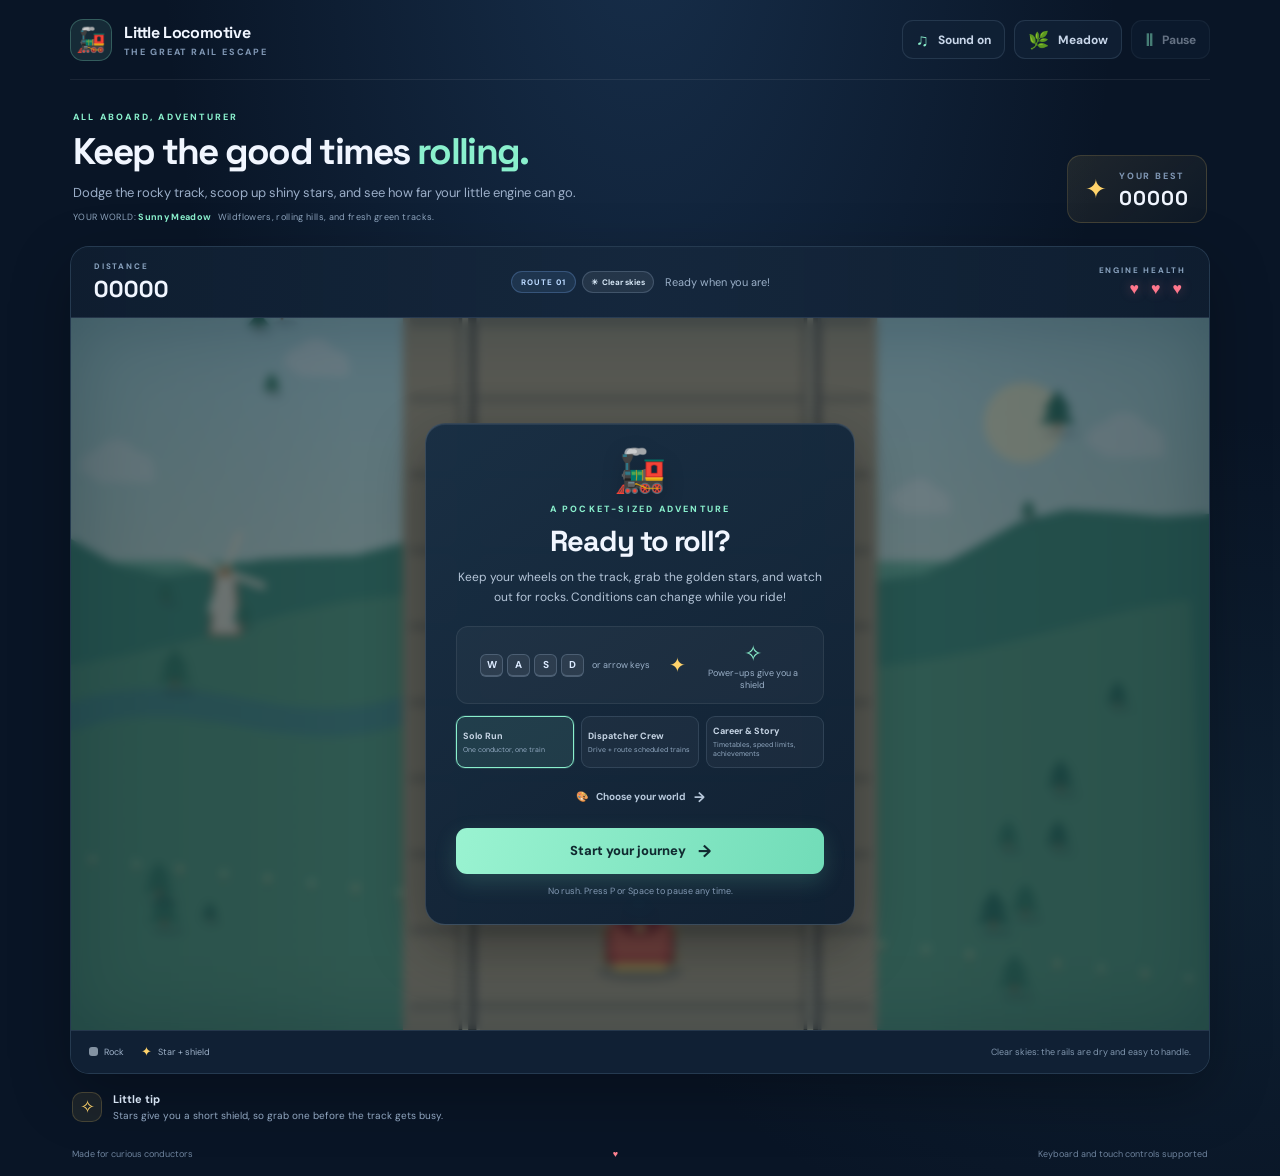
==== commit b4a5bf56: "Add dispatcher and story campaign modes Co-authored-by: Copilot App <223556219+Copilot@users.noreply" ====
--- a/game.html
+++ b/game.html
@@ -65,9 +65,19 @@
                             <i aria-hidden="true">✦</i>
                             <span class="quick-shield">✧<small>Power-ups give you a shield</small></span>
                         </div>
+                        <div class="mode-select" role="group" aria-label="Choose a game mode">
+                            <button type="button" class="mode-option is-selected" data-mode="solo" aria-pressed="true"><strong>Solo Run</strong><small>One conductor, one train</small></button>
+                            <button type="button" class="mode-option" data-mode="crew" aria-pressed="false"><strong>Dispatcher Crew</strong><small>Drive + route scheduled trains</small></button>
+                            <button type="button" class="mode-option" data-mode="career" aria-pressed="false"><strong>Career &amp; Story</strong><small>Timetables, speed limits, achievements</small></button>
+                        </div>
+                        <div id="careerPicker" class="career-picker is-hidden">
+                            <label for="missionSelect">STORY MISSION <span id="missionUnlockCount">1 / 3 unlocked</span></label>
+                            <select id="missionSelect"></select>
+                            <p id="missionBrief"></p>
+                        </div>
                         <button class="choose-theme-link" id="chooseThemeButton" type="button"><span aria-hidden="true">🎨</span> Choose your world <span aria-hidden="true">→</span></button>
                         <button class="primary-button" id="startButton" type="button">Start your journey <span aria-hidden="true">→</span></button>
-                        <small class="start-note">No rush. Press P or Space to pause any time.</small>
+                        <small class="start-note" id="modeInstructions">No rush. Press P or Space to pause any time.</small>
                     </div>
                 </div>
                 <div id="pauseScreen" class="game-overlay is-hidden">
@@ -83,11 +93,12 @@
                     <div class="overlay-card compact-card">
                         <span class="overlay-symbol" aria-hidden="true">✦</span>
                         <p class="eyebrow">WHAT A RIDE</p>
-                        <h2>Journey complete!</h2>
+                        <h2 id="resultHeading">Journey complete!</h2>
                         <p class="final-distance">You travelled <strong id="finalScore">0</strong> points</p>
+                        <p id="careerResult" class="career-result is-hidden"></p>
                         <div class="result-stats">
-                            <span><small>STARS COLLECTED</small><strong id="starsCollected">0</strong></span>
-                            <span><small>BEST STREAK</small><strong id="maxStreak">0</strong></span>
+                            <span><small id="resultFirstLabel">STARS COLLECTED</small><strong id="starsCollected">0</strong></span>
+                            <span><small id="resultSecondLabel">BEST STREAK</small><strong id="maxStreak">0</strong></span>
                         </div>
                         <button class="primary-button" id="restartButton" type="button">Ride again <span aria-hidden="true">↻</span></button>
                     </div>
@@ -101,6 +112,25 @@
 
         <div class="below-game">
             <div class="tip"><span class="tip-icon" aria-hidden="true">✧</span><p><strong>Little tip</strong><br>Stars give you a short shield, so grab one before the track gets busy.</p></div>
+            <section id="dispatcherConsole" class="dispatcher-console is-hidden" aria-label="Dispatcher signal console">
+                <div class="dispatcher-heading"><span><strong>Signal desk</strong><small id="dispatcherAssignment">Driver: Player 1 · Dispatcher: Player 2</small></span><button id="swapRolesButton" type="button" class="swap-button" title="Swap player roles">⇄ Swap roles</button></div>
+                <div class="dispatch-request" aria-live="polite"><span class="request-icon" aria-hidden="true">🚦</span><span><small id="requestLabel">NEXT ARRIVAL</small><strong id="dispatchMessage">Waiting for a scheduled train…</strong></span><span id="dispatchTimer" class="dispatch-timer">--</span></div>
+                <div class="signal-buttons" role="group" aria-label="Route an arriving train">
+                    <button class="signal-button" id="routeLeftButton" data-route="left" type="button" aria-pressed="false"><span class="signal-lamp" aria-hidden="true"></span><strong>Track A</strong><small id="trackALabel">Left branch</small><kbd id="trackAKey">←</kbd></button>
+                    <button class="signal-button" id="routeRightButton" data-route="right" type="button" aria-pressed="false"><span class="signal-lamp" aria-hidden="true"></span><strong>Track B</strong><small id="trackBLabel">Right branch</small><kbd id="trackBKey">→</kbd></button>
+                </div>
+                <p class="dispatcher-tip">Dispatcher: route before the train reaches the junction. Driver: dodge hazards as usual.</p>
+            </section>
+            <section id="careerConsole" class="career-console is-hidden" aria-label="Career mission progress">
+                <div class="career-heading"><span><strong id="careerMissionTitle">Mission</strong><small id="careerMissionObjective">Reach the destination on schedule.</small></span><span class="career-clock"><small>TIMETABLE</small><strong id="careerTimer">00:00</strong></span></div>
+                <div class="career-meters">
+                    <div><span>SPEED</span><strong id="careerSpeed">0 mph</strong></div>
+                    <div><span>STRICT LIMIT</span><strong id="careerSpeedLimit">50 mph</strong></div>
+                    <div><span>ARRIVAL TARGET</span><strong id="careerTarget">00000</strong></div>
+                </div>
+                <div class="career-progress"><span id="careerProgress"></span></div>
+                <p id="careerAchievement" class="career-achievement">Achievement: arrive on time and meet the mission brief.</p>
+            </section>
             <div class="touch-controls" aria-label="Touch movement controls">
                 <button type="button" data-direction="up" aria-label="Move up">↑</button>
                 <button type="button" data-direction="left" aria-label="Move left">←</button>
@@ -139,4 +169,4 @@
         </section>
     </div>
 </body>
-</html>
+</html>
--- a/style.css
+++ b/style.css
@@ -110,6 +110,8 @@
 .toast.show { opacity: 1; transform: translate(-50%, 0) scale(1); }
 
 .game-overlay { position: absolute; z-index: 3; inset: 0; display: grid; place-items: center; padding: 20px; background: rgba(7,22,35,.55); backdrop-filter: blur(5px); }
+.game-overlay.has-career-picker { overflow-y: auto; align-items: start; }
+.game-overlay.has-career-picker .start-card { margin: 0 auto; }
 .game-overlay.is-hidden { display: none; }
 .overlay-card { width: min(430px, 100%); padding: 27px 30px; border: 1px solid rgba(255,255,255,.15); border-radius: 20px; background: linear-gradient(145deg, rgba(24,47,68,.98), rgba(15,32,50,.98)); box-shadow: 0 20px 55px rgba(0,0,0,.35), 0 1px 0 rgba(255,255,255,.08) inset; text-align: center; }
 .hero-train { display: block; margin: -8px 0 5px; font-size: 42px; filter: drop-shadow(0 7px 10px rgba(0,0,0,.2)); animation: float-train 2.8s ease-in-out infinite; }
@@ -125,9 +127,24 @@
 .quick-controls > i { color: var(--gold); font-size: 20px; font-style: normal; }
 .quick-shield { color: var(--mint); font-size: 22px; }
 .quick-shield small { max-width: 95px; line-height: 1.3; }
+.mode-select { display: grid; grid-template-columns: repeat(3, minmax(0, 1fr)); gap: 7px; margin-top: 12px; }
+.mode-option { min-width: 0; padding: 8px 6px; color: #c7d5e5; border: 1px solid rgba(174,202,230,.14); border-radius: 9px; background: rgba(255,255,255,.035); text-align: left; cursor: pointer; transition: border-color .16s, background .16s; }
+.mode-option:hover { border-color: rgba(154,243,209,.38); background: rgba(255,255,255,.06); }
+.mode-option.is-selected { border-color: var(--mint); background: rgba(138,240,205,.1); box-shadow: 0 0 0 1px rgba(138,240,205,.14); }
+.mode-option strong, .mode-option small { display: block; }
+.mode-option strong { font-size: 9px; }
+.mode-option small { margin-top: 3px; color: #91a8c0; font-size: 7px; line-height: 1.3; }
+.career-picker { margin-top: 9px; padding: 8px; border: 1px solid rgba(138,240,205,.18); border-radius: 9px; background: rgba(138,240,205,.045); text-align: left; }
+.career-picker.is-hidden, .career-console.is-hidden { display: none; }
+.career-picker label { display: flex; justify-content: space-between; gap: 8px; color: #9bb4ca; font-size: 7px; font-weight: 800; letter-spacing: .8px; }
+.career-picker label span { color: var(--mint); }
+.career-picker select { width: 100%; margin-top: 6px; padding: 7px 9px; color: #e2edf9; border: 1px solid rgba(174,202,230,.18); border-radius: 7px; background: #14263a; font: 600 9px 'DM Sans', sans-serif; }
+.career-picker select:focus-visible { outline: 2px solid var(--mint); outline-offset: 2px; }
+.career-picker p { margin: 6px 0 0; color: #91a8c0; font-size: 8px; line-height: 1.4; }
 .primary-button { width: 100%; display: flex; justify-content: center; align-items: center; gap: 12px; min-height: 46px; margin-top: 15px; padding: 0 20px; color: #102a30; border: 0; border-radius: 11px; background: linear-gradient(110deg, #9af3d1, #71dcb8); box-shadow: 0 8px 22px rgba(112,220,184,.18); font-size: 13px; font-weight: 800; cursor: pointer; transition: transform .2s, box-shadow .2s, filter .2s; }
 .primary-button:hover { transform: translateY(-2px); box-shadow: 0 12px 26px rgba(112,220,184,.26); filter: brightness(1.04); }
 .primary-button:active { transform: translateY(0); }
+.mode-option:focus-visible, .signal-button:focus-visible, .swap-button:focus-visible { outline: 2px solid var(--mint); outline-offset: 2px; }
 .primary-button span { font-size: 17px; }
 .start-note { display: block; margin-top: 11px; color: #8298b2; font-size: 9px; }
 .choose-theme-link { display: flex; justify-content: center; align-items: center; gap: 8px; width: 100%; margin-top: 13px; padding: 7px; color: #b8c9dc; border: 0; background: transparent; font-size: 10px; font-weight: 700; cursor: pointer; }
@@ -141,6 +158,8 @@
 .result-stats small, .result-stats strong { display: block; }
 .result-stats small { color: #91a9c2; font-size: 8px; font-weight: 800; letter-spacing: 1px; }
 .result-stats strong { margin-top: 5px; font: 700 20px 'Space Grotesk', sans-serif; }
+.career-result { padding: 8px; border: 1px solid rgba(138,240,205,.2); border-radius: 8px; background: rgba(138,240,205,.08); color: #bbf7dc !important; font-size: 10px !important; }
+.career-result.is-hidden { display: none; }
 
 .game-bottom { min-height: 43px; display: flex; justify-content: space-between; align-items: center; gap: 10px; padding: 0 18px; border-top: 1px solid var(--line); background: #102034; }
 .legend { display: flex; gap: 17px; color: #9fb2c9; font-size: 9px; }
@@ -150,6 +169,8 @@
 .game-bottom p { margin: 0; color: #8196ae; font-size: 9px; }
 
 .below-game { display: flex; justify-content: space-between; align-items: center; padding: 17px 2px 0; }
+.below-game.has-dispatcher { align-items: stretch; gap: 15px; }
+.below-game.has-career { align-items: stretch; gap: 15px; }
 .tip { display: flex; align-items: center; gap: 11px; }
 .tip-icon { width: 30px; height: 30px; display: grid; place-items: center; color: var(--gold); border: 1px solid rgba(255,211,107,.18); border-radius: 10px; background: rgba(255,211,107,.08); font-size: 18px; }
 .tip p { margin: 0; color: #91a6c0; font-size: 10px; line-height: 1.55; }
@@ -162,6 +183,51 @@
 .touch-controls button:nth-child(3) { grid-column: 2; grid-row: 2; }
 .touch-controls button:nth-child(4) { grid-column: 3; grid-row: 2; }
 .touch-controls > span { grid-column: 1 / 4; color: #7890aa; font-size: 7px; font-weight: 800; letter-spacing: 1.2px; }
+.dispatcher-console { flex: 1; max-width: 520px; padding: 12px; border: 1px solid rgba(129,185,255,.23); border-radius: 13px; background: linear-gradient(145deg, rgba(20,42,64,.96), rgba(13,29,46,.96)); box-shadow: 0 8px 24px rgba(0,0,0,.16); }
+.dispatcher-console.is-hidden { display: none; }
+.dispatcher-heading { display: flex; align-items: center; justify-content: space-between; gap: 8px; }
+.dispatcher-heading strong, .dispatcher-heading small { display: block; }
+.dispatcher-heading strong { color: #e2edf9; font: 700 12px 'Space Grotesk', sans-serif; }
+.dispatcher-heading small { margin-top: 3px; color: #91a8c0; font-size: 8px; }
+.swap-button { padding: 6px 8px; color: #bfe0ff; border: 1px solid rgba(129,185,255,.23); border-radius: 8px; background: rgba(129,185,255,.08); font-size: 8px; font-weight: 700; cursor: pointer; white-space: nowrap; }
+.swap-button:hover { background: rgba(129,185,255,.16); }
+.dispatch-request { display: flex; align-items: center; gap: 8px; margin: 9px 0 8px; padding: 8px; border: 1px solid rgba(255,255,255,.07); border-radius: 9px; background: rgba(255,255,255,.035); }
+.request-icon { font-size: 18px; }
+.dispatch-request > span:nth-child(2) { min-width: 0; flex: 1; }
+.dispatch-request small, .dispatch-request strong { display: block; }
+.dispatch-request small { color: #90a8c2; font-size: 7px; font-weight: 800; letter-spacing: 1px; }
+.dispatch-request strong { overflow: hidden; margin-top: 3px; color: #e2edf9; font-size: 9px; text-overflow: ellipsis; white-space: nowrap; }
+.dispatch-timer { min-width: 30px; color: var(--theme-gold); font: 700 14px 'Space Grotesk', sans-serif; text-align: center; }
+.signal-buttons { display: grid; grid-template-columns: repeat(2, minmax(0, 1fr)); gap: 7px; }
+.signal-button { position: relative; display: grid; grid-template-columns: 12px 1fr auto; align-items: center; gap: 3px 6px; min-height: 48px; padding: 7px; color: #dbe7f6; border: 1px solid rgba(185,210,236,.16); border-radius: 9px; background: rgba(255,255,255,.035); text-align: left; cursor: pointer; transition: background .16s, border-color .16s, transform .16s; }
+.signal-button:hover { transform: translateY(-1px); border-color: rgba(129,185,255,.46); background: rgba(129,185,255,.09); }
+.signal-button[aria-pressed="true"] { border-color: #88efbe; background: rgba(92,210,157,.12); box-shadow: 0 0 12px rgba(92,210,157,.1); }
+.signal-lamp { grid-row: span 2; width: 9px; height: 9px; border: 1px solid #ed747d; border-radius: 50%; background: #c94e5d; box-shadow: 0 0 7px rgba(201,78,93,.3); }
+.signal-button[aria-pressed="true"] .signal-lamp { border-color: #d6ffe6; background: #63e59f; box-shadow: 0 0 9px rgba(99,229,159,.65); }
+.signal-button strong { font-size: 9px; }
+.signal-button small { grid-column: 2; color: #90a8c2; font-size: 7px; }
+.signal-button kbd { grid-column: 3; grid-row: 1 / 3; }
+.dispatcher-tip { margin: 8px 0 0; color: #8ea4bb; font-size: 8px; line-height: 1.4; }
+.role-flash { animation: role-flash .5s ease; }
+@keyframes role-flash { 50% { color: var(--mint); } }
+.career-console { flex: 1; max-width: 600px; padding: 12px; border: 1px solid rgba(138,240,205,.2); border-radius: 13px; background: linear-gradient(145deg, rgba(20,42,56,.97), rgba(13,29,42,.97)); box-shadow: 0 8px 24px rgba(0,0,0,.16); }
+.career-heading { display: flex; justify-content: space-between; align-items: center; gap: 9px; }
+.career-heading > span:first-child { min-width: 0; }
+.career-heading strong, .career-heading small { display: block; }
+.career-heading strong { color: #e3f6ef; font: 700 12px 'Space Grotesk', sans-serif; }
+.career-heading small { margin-top: 3px; color: #94adbf; font-size: 8px; }
+.career-clock { min-width: 55px; text-align: right; }
+.career-clock small { color: #91a8c0; font-size: 7px; font-weight: 800; letter-spacing: .8px; }
+.career-clock strong { color: var(--theme-gold); font-size: 15px; }
+.career-meters { display: grid; grid-template-columns: repeat(3, 1fr); gap: 6px; margin-top: 10px; }
+.career-meters > div { min-width: 0; padding: 7px; border: 1px solid rgba(255,255,255,.07); border-radius: 8px; background: rgba(255,255,255,.03); }
+.career-meters span, .career-meters strong { display: block; }
+.career-meters span { color: #8fa7bd; font-size: 7px; font-weight: 800; letter-spacing: .5px; }
+.career-meters strong { margin-top: 3px; color: #deebf4; font: 700 9px 'Space Grotesk', sans-serif; overflow-wrap: anywhere; }
+.career-meters #careerSpeed.speeding { color: #ff8c91; }
+.career-progress { height: 5px; margin-top: 8px; overflow: hidden; border-radius: 9px; background: rgba(255,255,255,.08); }
+.career-progress span { display: block; width: 0; height: 100%; border-radius: inherit; background: linear-gradient(90deg, #71dcb8, #c6f28b); transition: width .2s ease; }
+.career-achievement { margin: 7px 0 0; color: #96b9a9; font-size: 8px; line-height: 1.4; }
 .page-footer { display: flex; justify-content: space-between; padding: 25px 2px 16px; color: #6e839d; font-size: 9px; }
 .page-footer span { color: #ff8290; }
 
@@ -245,6 +311,11 @@
     .quick-controls { gap: 9px; margin: 13px 0 4px; padding: 9px 6px; }
     .quick-controls small { font-size: 8px; }
     .below-game { align-items: start; }
+    .below-game.has-dispatcher { flex-wrap: wrap; gap: 10px; }
+    .below-game.has-career { flex-wrap: wrap; gap: 10px; }
+    .dispatcher-console { order: 3; flex: 1 0 100%; max-width: none; }
+    .career-console { order: 3; flex: 1 0 100%; max-width: none; }
+    .below-game.has-dispatcher .tip { flex: 1; }
     .tip { padding-top: 4px; }
     .tip p { max-width: 205px; font-size: 9px; }
     .touch-controls { grid-template-columns: repeat(3, 34px); grid-template-rows: repeat(2, 31px); }
@@ -263,6 +334,7 @@
     .canvas-wrap { aspect-ratio: 1.25 / 1; }
     .game-bottom p { max-width: 124px; text-align: right; line-height: 1.3; }
     .tip p { max-width: 165px; }
+    .dispatcher-console { padding: 9px; }
     .page-footer { gap: 8px; font-size: 8px; }
 }
 
